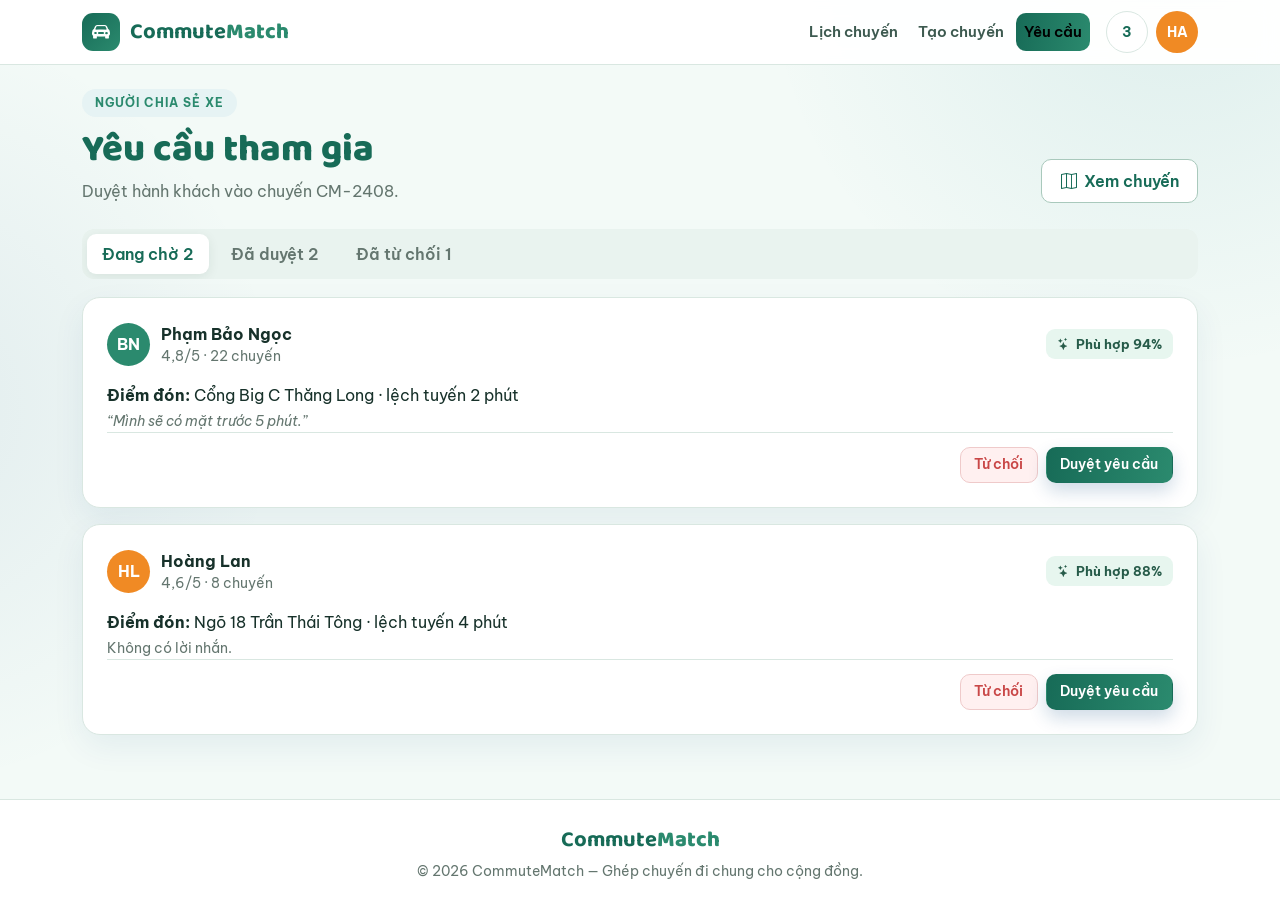
==== driver-join-requests.html @ 56c6c4c3 "driver join requests and schedule" ====
<!DOCTYPE html>
<html lang="vi">
<head>
  <meta charset="utf-8">
  <meta name="viewport" content="width=device-width, initial-scale=1">
  <meta name="description" content="CommuteMatch - Yêu cầu tham gia">
  <title>Yêu cầu tham gia | CommuteMatch</title>

  <link href="https://cdn.jsdelivr.net/npm/bootstrap@5.3.3/dist/css/bootstrap.min.css" rel="stylesheet">
  <link href="https://cdn.jsdelivr.net/npm/bootstrap-icons@1.11.3/font/bootstrap-icons.min.css" rel="stylesheet">
  <link href="https://fonts.googleapis.com/css2?family=Baloo+2:wght@600;700;800&family=Be+Vietnam+Pro:wght@400;500;600;700&display=swap" rel="stylesheet">
  <link rel="stylesheet" href="driver-join-requests.css">
</head>

<body data-trang="driver-join-requests">

  <!-- ===== Thanh trên cùng ===== -->
  <header class="cm-header sticky-top">
    <nav class="navbar navbar-expand-lg py-2">
      <div class="container">
        <a class="navbar-brand cm-logo me-lg-3" href="../index/index.html">
          <span class="cm-logo-icon"><i class="bi bi-car-front-fill"></i></span>
          <span class="cm-logo-text">Commute<b>Match</b></span>
        </a>

        <button class="navbar-toggler" type="button" data-bs-toggle="collapse" data-bs-target="#cmMenu" aria-label="Mở menu">
          <span class="navbar-toggler-icon"></span>
        </button>

        <div class="collapse navbar-collapse" id="cmMenu">
          <ul class="navbar-nav ms-lg-auto mb-3 mb-lg-0 gap-lg-1" id="cmNav">
            <li class="nav-item"><a class="nav-link cm-nav-link" href="../driver-schedule/driver-schedule.html">Lịch chuyến</a></li>
            <li class="nav-item"><a class="nav-link cm-nav-link" href="../driver-trip-create/driver-trip-create.html">Tạo chuyến</a></li>
            <li class="nav-item"><a class="nav-link cm-nav-link active" href="../driver-join-requests/driver-join-requests.html">Yêu cầu</a></li>
          </ul>
          <div class="d-flex align-items-center gap-2 ms-lg-3">
            <a class="cm-icon-btn" href="../notifications/notifications.html" title="Thông báo">3</a>
            <a class="cm-icon-btn cm-avatar" href="../profile/profile.html" title="Hồ sơ">HA</a>
          </div>
        </div>
      </div>
    </nav>
  </header>

  <main class="container py-4">

    <!-- ===== Tiêu đề trang ===== -->
    <div class="cm-page-head">
      <div>
        <span class="cm-eyebrow">Người chia sẻ xe</span>
        <h1 class="cm-title">Yêu cầu tham gia</h1>
        <p class="cm-subtitle">Duyệt hành khách vào chuyến CM-2408.</p>
      </div>
      <a class="btn cm-btn cm-btn-outline" href="../driver-trip-detail/driver-trip-detail.html">
        <i class="bi bi-map"></i> Xem chuyến
      </a>
    </div>

    <!-- ===== Dải lọc theo trạng thái ===== -->
    <div class="cm-tabs" id="nhomTab">
      <button class="cm-tab active" type="button">Đang chờ 2</button>
      <button class="cm-tab" type="button">Đã duyệt 2</button>
      <button class="cm-tab" type="button">Đã từ chối 1</button>
    </div>

    <!-- ===== Danh sách yêu cầu ===== -->
    <div class="row g-3">
      <div class="col-12">
        <article class="cm-card cm-yeu-cau">
          <div class="cm-card-head">
            <div class="cm-person">
              <span class="cm-person-avatar">BN</span>
              <div>
                <strong>Phạm Bảo Ngọc</strong>
                <p class="mb-0 cm-subtitle small">4,8/5 · 22 chuyến</p>
              </div>
            </div>
            <span class="cm-ai"><i class="bi bi-stars"></i> Phù hợp 94%</span>
          </div>

          <p class="mb-1"><strong>Điểm đón:</strong> Cổng Big C Thăng Long · lệch tuyến 2 phút</p>
          <p class="cm-subtitle fst-italic">“Mình sẽ có mặt trước 5 phút.”</p>

          <div class="cm-actions">
            <button class="btn cm-btn cm-btn-danger btn-sm" data-viec="tu-choi">Từ chối</button>
            <button class="btn cm-btn cm-btn-gradient btn-sm" data-viec="duyet">Duyệt yêu cầu</button>
          </div>
        </article>
      </div>

      <div class="col-12">
        <article class="cm-card cm-yeu-cau">
          <div class="cm-card-head">
            <div class="cm-person">
              <span class="cm-person-avatar cm-vang">HL</span>
              <div>
                <strong>Hoàng Lan</strong>
                <p class="mb-0 cm-subtitle small">4,6/5 · 8 chuyến</p>
              </div>
            </div>
            <span class="cm-ai"><i class="bi bi-stars"></i> Phù hợp 88%</span>
          </div>

          <p class="mb-1"><strong>Điểm đón:</strong> Ngõ 18 Trần Thái Tông · lệch tuyến 4 phút</p>
          <p class="cm-subtitle">Không có lời nhắn.</p>

          <div class="cm-actions">
            <button class="btn cm-btn cm-btn-danger btn-sm" data-viec="tu-choi">Từ chối</button>
            <button class="btn cm-btn cm-btn-gradient btn-sm" data-viec="duyet">Duyệt yêu cầu</button>
          </div>
        </article>
      </div>
    </div>
  </main>

  <footer class="cm-footer">
    <div class="container py-4 text-center">
      <span class="cm-logo-text">Commute<b>Match</b></span>
      <p class="mb-0 mt-1">© 2026 CommuteMatch — Ghép chuyến đi chung cho cộng đồng.</p>
    </div>
  </footer>

  <div class="cm-toast" id="cmToast">Đã cập nhật thành công</div>

  <script src="https://cdn.jsdelivr.net/npm/bootstrap@5.3.3/dist/js/bootstrap.bundle.min.js"></script>
  <script src="driver-join-requests.js"></script>
</body>
</html>
---- driver-join-requests.css ----
/* =====================================================
   CommuteMatch — phần CSS viết thêm của HIEU
   Bootstrap 5 đã lo: lưới (row/col), form, bảng, modal,
   navbar. File này chỉ viết những gì Bootstrap chưa có.
   ===================================================== */

:root {
  --blue: #176B57;
  --blue-dark: #0D3F34;
  --teal: #2B8A6E;
  --orange: #F08A24;
  --orange-dark: #C96B16;
  --canvas: #F3FAF7;
  --ink: #17312A;
  --muted: #64766F;
  --line: #D9E7E1;
}

body {
  margin: 0;
  color: var(--ink);
  font-family: "Be Vietnam Pro", system-ui, sans-serif;
  background:
    radial-gradient(circle at 92% -5%, rgba(23, 133, 140, .10), transparent 26rem),
    radial-gradient(circle at -8% 45%, rgba(15, 76, 129, .08), transparent 24rem),
    var(--canvas);
}
h1, h2, h3 { font-family: "Baloo 2", "Be Vietnam Pro", sans-serif; color: var(--blue-dark); }
a { text-decoration: none; }

/* ======= THANH TRÊN CÙNG ======= */
.cm-header { background: rgba(255, 255, 255, .94); backdrop-filter: blur(10px); border-bottom: 1px solid var(--line); }
.cm-logo { display: inline-flex; align-items: center; gap: 10px; }
.cm-logo-icon { width: 38px; height: 38px; display: grid; place-items: center; border-radius: 11px; color: #fff; font-size: 18px; background: linear-gradient(135deg, var(--blue), var(--teal)); }
.cm-logo-text { font-family: "Baloo 2", sans-serif; font-size: 22px; font-weight: 700; color: var(--blue); white-space: nowrap; }
.cm-logo-text b { color: var(--teal); }
.cm-nav-link { display: block; padding: 8px 14px; border-radius: 10px; color: #3D5A50; font-weight: 600; font-size: 15px; }
.cm-nav-link:hover { background: #EAF4EF; color: var(--blue); }
.cm-nav-link.active { background: linear-gradient(100deg, var(--blue), var(--teal)); color: #fff; }
.cm-icon-btn { width: 42px; height: 42px; display: grid; place-items: center; border: 1px solid var(--line); border-radius: 50%; background: #fff; color: var(--blue); font-weight: 700; font-size: 14px; }
.cm-icon-btn:hover { border-color: var(--teal); color: var(--teal); }
.cm-avatar { background: var(--orange); border-color: transparent; color: #fff; }

/* ======= NÚT ======= */
.cm-btn { border-radius: 10px; font-weight: 600; padding: .55rem 1.15rem; display: inline-flex; align-items: center; justify-content: center; gap: 7px; border: 1.5px solid transparent; transition: all .18s ease; min-height: 42px; }
.cm-btn-gradient { background: linear-gradient(100deg, var(--blue), var(--teal)); color: #fff; box-shadow: 0 8px 18px rgba(15, 76, 129, .20); }
.cm-btn-gradient:hover { color: #fff; filter: brightness(1.06); transform: translateY(-1px); }
.cm-btn-outline { border-color: #A9C9BC; background: #fff; color: var(--blue); }
.cm-btn-outline:hover { background: #EAF4EF; color: var(--blue); }
.cm-btn-soft { background: #E9F2FA; color: var(--blue); }
.cm-btn-soft:hover { background: #DCEBF7; color: var(--blue); }
.cm-btn-danger { background: #FFF0F0; border-color: #EFCACA; color: #C94747; }
.cm-btn-danger:hover { background: #FFE4E4; color: #B03A3A; }
.cm-btn-light { background: #fff; color: var(--blue); font-weight: 700; }
.cm-btn[disabled] { opacity: .5; pointer-events: none; }
.btn-sm.cm-btn { padding: .35rem .85rem; min-height: 36px; font-size: 14px; }

/* ======= TIÊU ĐỀ TRANG ======= */
.cm-page-head { display: flex; flex-wrap: wrap; align-items: flex-end; justify-content: space-between; gap: 16px; margin-bottom: 26px; }
.cm-eyebrow { display: inline-flex; align-items: center; gap: 6px; background: #E6F3F4; color: var(--teal); font-weight: 700; font-size: 12px; letter-spacing: .09em; text-transform: uppercase; padding: 5px 13px; border-radius: 999px; margin-bottom: 10px; }
.cm-title { font-size: clamp(26px, 4vw, 38px); font-weight: 800; color: var(--blue); margin: 0 0 6px; }
.cm-subtitle { color: var(--muted); margin: 0; }

/* ======= THẺ TRẮNG ======= */
.cm-card { background: #fff; border: 1px solid var(--line); border-radius: 18px; padding: 24px; box-shadow: 0 12px 32px rgba(15, 76, 129, .07); height: 100%; }
.cm-card-head { display: flex; flex-wrap: wrap; align-items: center; justify-content: space-between; gap: 10px; margin-bottom: 16px; }
.cm-card h2, .cm-card h3 { font-size: 19px; font-weight: 700; color: var(--blue); margin: 0; }
.chip { width: 34px; height: 34px; flex: 0 0 auto; display: grid; place-items: center; border-radius: 10px; font-size: 15px; }
.chip-blue { background: #E5F0FB; color: var(--blue); }
.chip-teal { background: #E0F2F3; color: var(--teal); }
.chip-orange { background: #FDEBD7; color: var(--orange-dark); }

/* ======= Ô SỐ LIỆU ======= */
.cm-stat { position: relative; overflow: hidden; }
.cm-stat::after { content: ""; position: absolute; right: -24px; top: -26px; width: 86px; height: 86px; border-radius: 50%; background: #EAF6F0; }
.cm-stat-label { position: relative; color: var(--muted); font-size: 13.5px; }
.cm-stat-number { position: relative; font-family: "Baloo 2", sans-serif; font-size: 32px; font-weight: 800; color: var(--blue); line-height: 1.15; }
.cm-stat-note { position: relative; font-size: 12.5px; font-weight: 600; color: #13795B; }
.cm-stat-note.cam { color: var(--orange-dark); }

/* ======= NHÃN TRẠNG THÁI ======= */
.cm-badge { display: inline-flex; align-items: center; padding: 4px 11px; border-radius: 99px; background: #DFF3EB; color: #12574A; font-size: 12.5px; font-weight: 700; }
.cm-badge-orange { background: #FFF0DF; color: #8A4D0F; }
.cm-badge-red { background: #FFF0F0; color: #C94747; }
.cm-badge-gray { background: #EEF2F0; color: #66736E; }
.cm-badge-yellow { background: #FFF6DC; color: #A8670A; }

/* ======= DẢI TAB ======= */
.cm-tabs { display: flex; gap: 7px; padding: 5px; border-radius: 12px; background: #E9F3EF; overflow-x: auto; margin-bottom: 18px; }
.cm-tab { border: 0; background: transparent; color: var(--muted); font-weight: 600; padding: 8px 15px; border-radius: 9px; white-space: nowrap; min-height: 40px; }
.cm-tab.active { background: #fff; color: var(--blue); box-shadow: 0 3px 12px rgba(13, 47, 38, .08); }

/* ======= DANH SÁCH DẠNG HÀNG ======= */
.cm-stack { display: flex; flex-direction: column; gap: 12px; }
.cm-row { display: flex; align-items: center; gap: 15px; padding: 15px 16px; border: 1px solid var(--line); border-radius: 14px; background: #fff; }
.cm-row-main { flex: 1; min-width: 0; }
.cm-row-main h3 { font-size: 16.5px; font-weight: 700; color: var(--ink); }
.cm-row-main p { margin: 0; color: var(--muted); font-size: 13.5px; }
.cm-actions { display: flex; flex-wrap: wrap; justify-content: flex-end; gap: 8px; }
.cm-person { display: flex; align-items: center; gap: 11px; min-width: 0; }
.cm-person-avatar { flex: 0 0 auto; width: 43px; height: 43px; border-radius: 50%; display: grid; place-items: center; background: var(--teal); color: #fff; font-weight: 700; }
.cm-person-avatar.cm-vang { background: var(--orange); }

/* ======= FORM ======= */
.cm-form .form-label { font-weight: 600; font-size: 14px; }
.cm-form .form-control, .cm-form .form-select { border: 1.5px solid var(--line); border-radius: 12px; padding: .6rem .9rem; background: #FBFDFF; min-height: 46px; font-size: 15px; }
.cm-form .form-control:focus, .cm-form .form-select:focus { border-color: var(--blue); box-shadow: 0 0 0 4px rgba(15, 76, 129, .12); }
.cm-check { display: flex; align-items: center; gap: 9px; font-size: 14px; color: var(--muted); }
.cm-check input { width: 18px; height: 18px; accent-color: var(--blue); }
.cm-note { padding: 15px 17px; border-left: 4px solid var(--teal); border-radius: 0 12px 12px 0; background: #E9F6F1; font-size: 14.5px; }
.cm-note-cam { border-color: var(--orange); background: #FFF3E4; }
.cm-roles { display: grid; grid-template-columns: 1fr 1fr; gap: 9px; }
.cm-role { padding: 11px; border: 1.5px solid var(--line); border-radius: 10px; background: #fff; text-align: center; font-weight: 600; color: #41605A; }
.cm-role.dang-chon { border-color: var(--teal); background: #E0F2F3; color: var(--blue-dark); font-weight: 700; }

/* ======= KHU GIỚI THIỆU TRANG CHỦ ======= */
.cm-hero { display: grid; grid-template-columns: 1.08fr .92fr; gap: 52px; align-items: center; min-height: 560px; padding: 66px 6vw; color: #fff; background: radial-gradient(circle at 80% 15%, rgba(82, 183, 145, .28), transparent 28%), linear-gradient(125deg, #0D3F34, #0E4035 56%, #176B57); }
.cm-hero h1 { font-size: clamp(38px, 6vw, 70px); color: #fff; font-weight: 800; max-width: 760px; }
.cm-hero p { color: #D6EBE3; font-size: 17px; max-width: 650px; }
.cm-hero .cm-eyebrow { background: rgba(255, 255, 255, .14); color: #A7DDC9; }
.cm-hero-actions { display: flex; flex-wrap: wrap; gap: 12px; margin-top: 26px; }
.cm-hero-card { padding: 24px; border: 1px solid rgba(255, 255, 255, .16); border-radius: 26px; background: rgba(255, 255, 255, .09); }
.cm-hero-mini { color: #B9DBCE; font-size: 11.5px; letter-spacing: .09em; text-transform: uppercase; font-weight: 700; }
.cm-route { display: grid; grid-template-columns: 24px 1fr; gap: 13px; padding: 13px 0; }
.cm-route-dot { width: 16px; height: 16px; margin-top: 5px; border: 4px solid #A9E1CB; border-radius: 50%; }
.cm-route-dot.cm-den { border-color: #FFC080; }
.cm-route-total { display: flex; align-items: center; justify-content: space-between; gap: 12px; margin-top: 14px; padding-top: 17px; border-top: 1px solid rgba(255, 255, 255, .16); }
.cm-hero-note { color: #CFE5DD; font-size: 13px; }
.cm-hero-stat strong { font-family: "Baloo 2", sans-serif; font-size: 24px; color: #fff; }

/* ======= TRANG ĐĂNG NHẬP / ĐĂNG KÝ ======= */
.cm-auth { display: grid; grid-template-columns: 1fr 1fr; min-height: 100vh; }
.cm-auth-left { display: flex; flex-direction: column; justify-content: center; gap: 14px; padding: 8vw; color: #fff; background: linear-gradient(145deg, #0D3F34, #176B57); }
.cm-auth-left h1 { color: #fff; font-size: clamp(28px, 3.4vw, 44px); font-weight: 800; max-width: 560px; }
.cm-auth-left p { color: #D4E9E1; max-width: 520px; }
.cm-auth-right { display: grid; place-items: center; padding: 46px 7vw; background: #F8FCFA; }
.cm-auth-card { width: min(470px, 100%); }
.cm-auth-card h1 { font-size: 30px; color: var(--blue); font-weight: 800; margin-bottom: 4px; }
.cm-auth-footer { margin-top: 22px; text-align: center; color: var(--muted); font-size: 14.5px; }
.cm-auth-footer a { color: var(--blue); font-weight: 700; }

/* ======= BẢN ĐỒ VÀ Ô SỐ NHỎ ======= */
.cm-map { position: relative; min-height: 320px; border-radius: 18px; overflow: hidden; background: linear-gradient(38deg, transparent 47%, rgba(23, 107, 87, .16) 48%, rgba(23, 107, 87, .16) 50%, transparent 51%), linear-gradient(-28deg, transparent 47%, rgba(23, 107, 87, .12) 48%, rgba(23, 107, 87, .12) 50%, transparent 51%), #E9F3EF; }
.cm-map::before, .cm-map::after { content: ""; position: absolute; border-radius: 50%; filter: blur(5px); }
.cm-map::before { width: 150px; height: 150px; left: 20%; top: 25%; background: rgba(238, 139, 45, .40); }
.cm-map::after { width: 190px; height: 190px; right: 17%; bottom: 12%; background: rgba(31, 128, 105, .36); }
.cm-pin { position: absolute; z-index: 2; width: 34px; height: 34px; border-radius: 50% 50% 50% 0; display: grid; place-items: center; color: #fff; background: var(--blue); transform: rotate(-45deg); }
.cm-pin span { transform: rotate(45deg); font-weight: 700; font-size: 13px; }
.cm-pin-a { left: 24%; top: 34%; }
.cm-pin-b { right: 28%; bottom: 28%; }
.cm-mini { display: grid; grid-template-columns: repeat(3, 1fr); gap: 14px; margin-top: 16px; }
.cm-mini div span { display: block; color: var(--muted); font-size: 13px; }

/* ======= GIÁ TIỀN VÀ ĐIỂM AI ======= */
.cm-price { font-family: "Baloo 2", sans-serif; font-size: 22px; font-weight: 800; color: var(--blue); }
.cm-ai { display: inline-flex; align-items: center; gap: 6px; padding: 6px 11px; border-radius: 9px; background: #E7F6EF; color: #265B49; font-size: 12.5px; font-weight: 700; }

/* ======= THÔNG BÁO NHỎ GÓC MÀN HÌNH ======= */
.cm-toast { position: fixed; right: 22px; bottom: 22px; z-index: 1080; max-width: 360px; padding: 13px 18px; border-radius: 12px; color: #fff; background: var(--blue-dark); box-shadow: 0 12px 34px rgba(13, 47, 38, .20); transform: translateY(130px); opacity: 0; transition: .25s ease; }
.cm-toast.cm-toast-hien { transform: translateY(0); opacity: 1; }

/* ======= CHÂN TRANG ======= */
.cm-footer { border-top: 1px solid var(--line); background: #fff; color: var(--muted); font-size: 14px; margin-top: 40px; }

/* ======= MÀN HÌNH NHỎ ======= */
@media (max-width: 991.98px) {
  .cm-hero, .cm-auth { grid-template-columns: 1fr; }
  .cm-hero { min-height: auto; padding: 52px 6vw; gap: 30px; }
  .cm-auth-left { display: none; }
  .cm-mini { grid-template-columns: 1fr 1fr; }
}
@media (max-width: 575.98px) {
  .cm-card { padding: 18px 15px; border-radius: 16px; }
  .cm-row { align-items: flex-start; flex-direction: column; }
  .cm-actions { width: 100%; justify-content: flex-start; }
  .cm-roles { grid-template-columns: 1fr; }
  .cm-page-head { align-items: flex-start; }
  .cm-mini { grid-template-columns: 1fr; }
  .cm-toast { left: 16px; right: 16px; max-width: none; }
  .cm-stat-number { font-size: 26px; }
  .cm-auth-right { padding: 34px 6vw; }
  .cm-hero { padding: 44px 6vw; }
}

/* ======= PHẦN RIÊNG CỦA TRANG DRIVER-JOIN-REQUESTS ======= */
/* Trang yêu cầu tham gia: cụm nút ngăn với nội dung */
.cm-yeu-cau .cm-actions { border-top: 1px solid var(--line); padding-top: 14px; }
.cm-yeu-cau .cm-subtitle { font-size: 14px; }
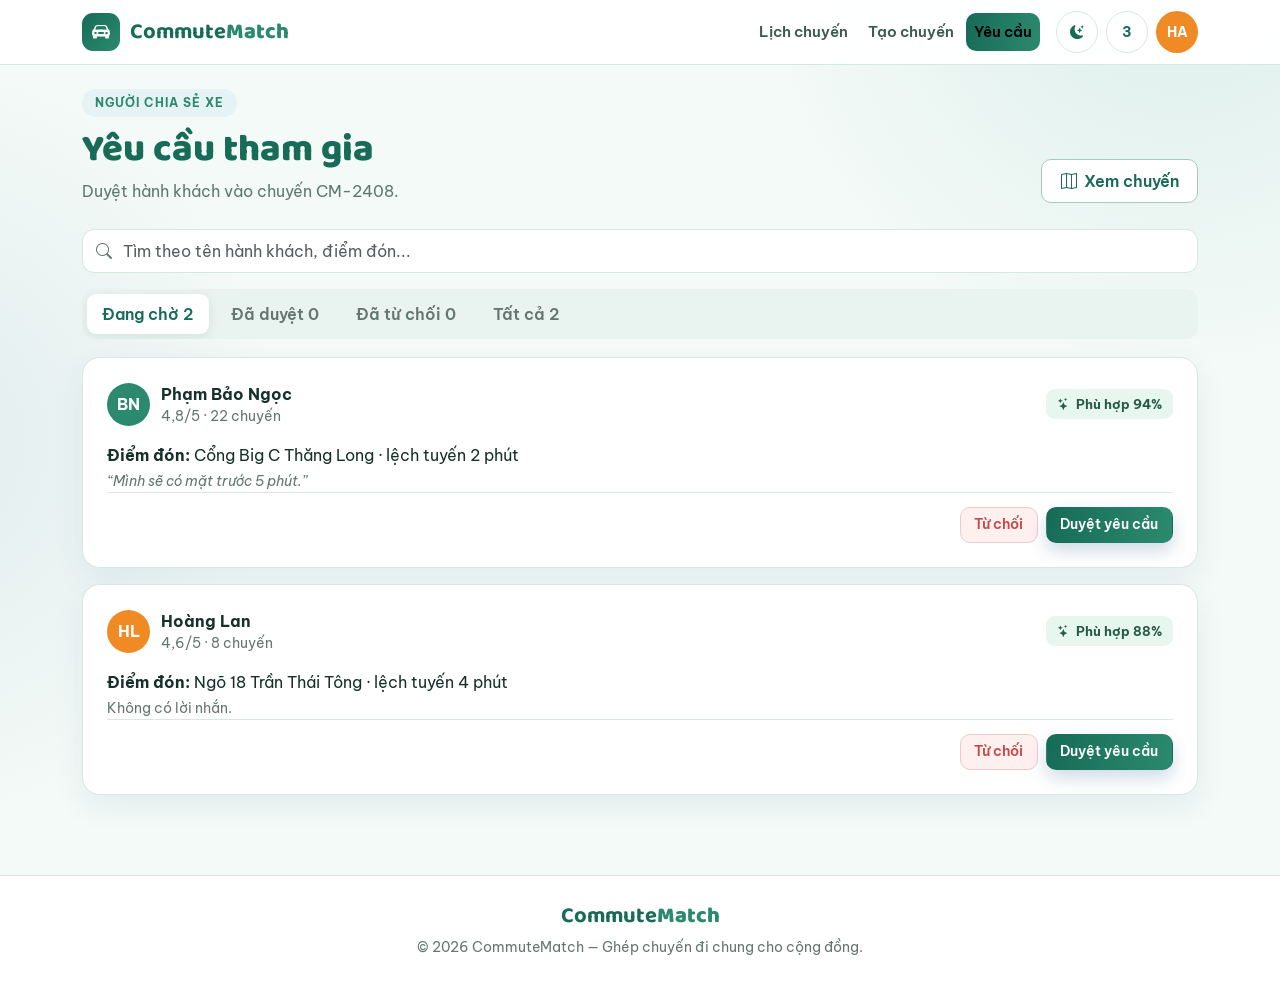
==== commit d758f802: "structure" ====
--- a/driver-join-requests.html
+++ b/driver-join-requests.html
@@ -9,16 +9,17 @@
   <link href="https://cdn.jsdelivr.net/npm/bootstrap@5.3.3/dist/css/bootstrap.min.css" rel="stylesheet">
   <link href="https://cdn.jsdelivr.net/npm/bootstrap-icons@1.11.3/font/bootstrap-icons.min.css" rel="stylesheet">
   <link href="https://fonts.googleapis.com/css2?family=Baloo+2:wght@600;700;800&family=Be+Vietnam+Pro:wght@400;500;600;700&display=swap" rel="stylesheet">
-  <link rel="stylesheet" href="driver-join-requests.css">
+  <link rel="icon" type="image/svg+xml" href="assets/favicon.svg">
+  <link rel="stylesheet" href="css/style.css">
+  <link rel="stylesheet" href="css/driver-join-requests.css">
 </head>
 
 <body data-trang="driver-join-requests">
 
-  <!-- ===== Thanh trên cùng ===== -->
   <header class="cm-header sticky-top">
     <nav class="navbar navbar-expand-lg py-2">
       <div class="container">
-        <a class="navbar-brand cm-logo me-lg-3" href="../index/index.html">
+        <a class="navbar-brand cm-logo me-lg-3" href="index.html">
           <span class="cm-logo-icon"><i class="bi bi-car-front-fill"></i></span>
           <span class="cm-logo-text">Commute<b>Match</b></span>
         </a>
@@ -29,13 +30,14 @@
 
         <div class="collapse navbar-collapse" id="cmMenu">
           <ul class="navbar-nav ms-lg-auto mb-3 mb-lg-0 gap-lg-1" id="cmNav">
-            <li class="nav-item"><a class="nav-link cm-nav-link" href="../driver-schedule/driver-schedule.html">Lịch chuyến</a></li>
-            <li class="nav-item"><a class="nav-link cm-nav-link" href="../driver-trip-create/driver-trip-create.html">Tạo chuyến</a></li>
-            <li class="nav-item"><a class="nav-link cm-nav-link active" href="../driver-join-requests/driver-join-requests.html">Yêu cầu</a></li>
+            <li class="nav-item"><a class="nav-link cm-nav-link" href="driver-schedule.html">Lịch chuyến</a></li>
+            <li class="nav-item"><a class="nav-link cm-nav-link" href="driver-trip-create.html">Tạo chuyến</a></li>
+            <li class="nav-item"><a class="nav-link cm-nav-link active" href="driver-join-requests.html">Yêu cầu</a></li>
           </ul>
           <div class="d-flex align-items-center gap-2 ms-lg-3">
-            <a class="cm-icon-btn" href="../notifications/notifications.html" title="Thông báo">3</a>
-            <a class="cm-icon-btn cm-avatar" href="../profile/profile.html" title="Hồ sơ">HA</a>
+            <button class="cm-icon-btn" type="button" data-doi-giao-dien title="Đổi giao diện sáng/tối"><i class="bi bi-moon-stars-fill"></i></button>
+            <a class="cm-icon-btn" href="notifications.html" title="Thông báo">3</a>
+            <a class="cm-icon-btn cm-avatar" href="profile.html" title="Hồ sơ">HA</a>
           </div>
         </div>
       </div>
@@ -44,28 +46,31 @@
 
   <main class="container py-4">
 
-    <!-- ===== Tiêu đề trang ===== -->
     <div class="cm-page-head">
       <div>
         <span class="cm-eyebrow">Người chia sẻ xe</span>
         <h1 class="cm-title">Yêu cầu tham gia</h1>
         <p class="cm-subtitle">Duyệt hành khách vào chuyến CM-2408.</p>
       </div>
-      <a class="btn cm-btn cm-btn-outline" href="../driver-trip-detail/driver-trip-detail.html">
+      <a class="btn cm-btn cm-btn-outline" href="driver-trip-detail.html">
         <i class="bi bi-map"></i> Xem chuyến
       </a>
     </div>
 
-    <!-- ===== Dải lọc theo trạng thái ===== -->
-    <div class="cm-tabs" id="nhomTab">
-      <button class="cm-tab active" type="button">Đang chờ 2</button>
-      <button class="cm-tab" type="button">Đã duyệt 2</button>
-      <button class="cm-tab" type="button">Đã từ chối 1</button>
+    <div class="cm-search mb-3">
+      <i class="bi bi-search"></i>
+      <input type="search" class="form-control" id="oTimYeuCau" data-tim-kiem placeholder="Tìm theo tên hành khách, điểm đón...">
     </div>
 
-    <!-- ===== Danh sách yêu cầu ===== -->
+    <div class="cm-tabs" id="nhomTab" data-nhom-loc>
+      <button class="cm-tab active" type="button" data-loc="cho" data-ten="Đang chờ">Đang chờ 2</button>
+      <button class="cm-tab" type="button" data-loc="duyet" data-ten="Đã duyệt">Đã duyệt 2</button>
+      <button class="cm-tab" type="button" data-loc="tu-choi" data-ten="Đã từ chối">Đã từ chối 1</button>
+      <button class="cm-tab" type="button" data-loc="tat-ca" data-ten="Tất cả">Tất cả 2</button>
+    </div>
+
     <div class="row g-3">
-      <div class="col-12">
+      <div class="col-12" data-muc-loc="cho" data-tim-duoc>
         <article class="cm-card cm-yeu-cau">
           <div class="cm-card-head">
             <div class="cm-person">
@@ -82,13 +87,17 @@
           <p class="cm-subtitle fst-italic">“Mình sẽ có mặt trước 5 phút.”</p>
 
           <div class="cm-actions">
-            <button class="btn cm-btn cm-btn-danger btn-sm" data-viec="tu-choi">Từ chối</button>
+            <button class="btn cm-btn cm-btn-danger btn-sm" type="button"
+              data-xac-nhan="Từ chối yêu cầu tham gia của hành khách này?" data-xac-nhan-tieu-de="Từ chối yêu cầu"
+              data-xac-nhan-loai="nguy-hiem" data-xac-nhan-nhap="Lý do từ chối" data-bat-buoc data-hien-ly-do
+              data-hanh-dong="doi-trang-thai" data-trang-thai-moi="Đã từ chối" data-trang-thai-loai="cm-badge-red"
+              data-muc-moi="tu-choi" data-thong-bao="Đã từ chối yêu cầu">Từ chối</button>
             <button class="btn cm-btn cm-btn-gradient btn-sm" data-viec="duyet">Duyệt yêu cầu</button>
           </div>
         </article>
       </div>
 
-      <div class="col-12">
+      <div class="col-12" data-muc-loc="cho" data-tim-duoc>
         <article class="cm-card cm-yeu-cau">
           <div class="cm-card-head">
             <div class="cm-person">
@@ -105,10 +114,18 @@
           <p class="cm-subtitle">Không có lời nhắn.</p>
 
           <div class="cm-actions">
-            <button class="btn cm-btn cm-btn-danger btn-sm" data-viec="tu-choi">Từ chối</button>
+            <button class="btn cm-btn cm-btn-danger btn-sm" type="button"
+              data-xac-nhan="Từ chối yêu cầu tham gia của hành khách này?" data-xac-nhan-tieu-de="Từ chối yêu cầu"
+              data-xac-nhan-loai="nguy-hiem" data-xac-nhan-nhap="Lý do từ chối" data-bat-buoc data-hien-ly-do
+              data-hanh-dong="doi-trang-thai" data-trang-thai-moi="Đã từ chối" data-trang-thai-loai="cm-badge-red"
+              data-muc-moi="tu-choi" data-thong-bao="Đã từ chối yêu cầu">Từ chối</button>
             <button class="btn cm-btn cm-btn-gradient btn-sm" data-viec="duyet">Duyệt yêu cầu</button>
           </div>
         </article>
+      </div>
+
+      <div class="col-12">
+        <p class="cm-empty d-none" data-bao-trong><i class="bi bi-inbox"></i>Không tìm thấy yêu cầu phù hợp.</p>
       </div>
     </div>
   </main>
@@ -123,6 +140,7 @@
   <div class="cm-toast" id="cmToast">Đã cập nhật thành công</div>
 
   <script src="https://cdn.jsdelivr.net/npm/bootstrap@5.3.3/dist/js/bootstrap.bundle.min.js"></script>
-  <script src="driver-join-requests.js"></script>
+  <script src="js/main.js"></script>
+  <script src="js/driver-join-requests.js"></script>
 </body>
 </html>
--- a/css/style.css
+++ b/css/style.css
@@ -0,0 +1,39 @@
+.cm-search { position: relative; }
+.cm-search > i { position: absolute; left: 14px; top: 50%; transform: translateY(-50%); color: var(--muted, #64766F); pointer-events: none; }
+.cm-search input { padding-left: 40px; border-radius: 12px; border: 1px solid var(--line, #D9E7E1); min-height: 44px; }
+.cm-search input:focus { border-color: var(--teal, #2B8A6E); box-shadow: 0 0 0 .2rem rgba(43, 138, 110, .15); }
+
+.cm-empty { text-align: center; color: var(--muted, #64766F); padding: 26px 14px; border: 1px dashed var(--line, #D9E7E1); border-radius: 14px; background: #fff; }
+.cm-empty i { font-size: 26px; display: block; margin-bottom: 6px; color: var(--teal, #2B8A6E); }
+
+.cm-ly-do { color: #C94747; }
+
+.cm-item-row { display: flex; align-items: center; justify-content: space-between; gap: 10px; padding: 9px 2px; border-bottom: 1px dashed var(--line, #D9E7E1); }
+.cm-item-row:last-child { border-bottom: 0; }
+.cm-item-row > span { color: var(--muted, #64766F); font-size: 14.5px; }
+.cm-nut-x { border: 0; background: #FFF0F0; color: #C94747; width: 28px; height: 28px; border-radius: 8px; display: grid; place-items: center; flex: 0 0 auto; font-size: 12px; }
+.cm-nut-x:hover { background: #FFE1E1; }
+
+#cmXacNhan .modal-content { border: 0; border-radius: 18px; box-shadow: 0 24px 60px rgba(13, 47, 38, .18); }
+#cmXacNhan .modal-header { border-bottom: 1px solid var(--line, #D9E7E1); }
+#cmXacNhan .modal-footer { border-top: 1px solid var(--line, #D9E7E1); }
+#cmXacNhan .modal-title { font-weight: 700; color: var(--ink, #17312A); }
+
+button.cm-icon-btn { cursor: pointer; line-height: 1; }
+
+body.cm-dark { --canvas: #081A15; --ink: #EAF6F1; --muted: #A7BBB3; --line: #27483E; }
+body.cm-dark { background: var(--canvas); color: var(--ink); }
+body.cm-dark .cm-card,
+body.cm-dark .cm-row,
+body.cm-dark .modal-content { background: #0E2A22; color: var(--ink); }
+body.cm-dark .cm-header { background: rgba(8, 26, 21, .94); border-color: var(--line); }
+body.cm-dark .cm-tabs { background: #103128; }
+body.cm-dark .cm-tab.active { background: #1B4A3D; color: #fff; box-shadow: none; }
+body.cm-dark .cm-icon-btn { background: #103128; border-color: var(--line); color: #CFE8DE; }
+body.cm-dark .cm-search input,
+body.cm-dark .form-control,
+body.cm-dark .form-select { background: #103128; border-color: var(--line); color: var(--ink); }
+body.cm-dark .cm-empty { background: #0E2A22; }
+body.cm-dark .btn-close { filter: invert(1) grayscale(100%) brightness(200%); }
+body.cm-dark .form-control::placeholder { color: var(--muted); }
+body.cm-dark .cm-footer { background: #061310; }
--- a/css/driver-join-requests.css
+++ b/css/driver-join-requests.css
@@ -0,0 +1,164 @@
+:root {
+  --blue: #176B57;
+  --blue-dark: #0D3F34;
+  --teal: #2B8A6E;
+  --orange: #F08A24;
+  --orange-dark: #C96B16;
+  --canvas: #F3FAF7;
+  --ink: #17312A;
+  --muted: #64766F;
+  --line: #D9E7E1;
+}
+
+body {
+  margin: 0;
+  color: var(--ink);
+  font-family: "Be Vietnam Pro", system-ui, sans-serif;
+  background:
+    radial-gradient(circle at 92% -5%, rgba(23, 133, 140, .10), transparent 26rem),
+    radial-gradient(circle at -8% 45%, rgba(15, 76, 129, .08), transparent 24rem),
+    var(--canvas);
+}
+h1, h2, h3 { font-family: "Baloo 2", "Be Vietnam Pro", sans-serif; color: var(--blue-dark); }
+a { text-decoration: none; }
+
+.cm-header { background: rgba(255, 255, 255, .94); backdrop-filter: blur(10px); border-bottom: 1px solid var(--line); }
+.cm-logo { display: inline-flex; align-items: center; gap: 10px; }
+.cm-logo-icon { width: 38px; height: 38px; display: grid; place-items: center; border-radius: 11px; color: #fff; font-size: 18px; background: linear-gradient(135deg, var(--blue), var(--teal)); }
+.cm-logo-text { font-family: "Baloo 2", sans-serif; font-size: 22px; font-weight: 700; color: var(--blue); white-space: nowrap; }
+.cm-logo-text b { color: var(--teal); }
+.cm-nav-link { display: block; padding: 8px 14px; border-radius: 10px; color: #3D5A50; font-weight: 600; font-size: 15px; }
+.cm-nav-link:hover { background: #EAF4EF; color: var(--blue); }
+.cm-nav-link.active { background: linear-gradient(100deg, var(--blue), var(--teal)); color: #fff; }
+.cm-icon-btn { width: 42px; height: 42px; display: grid; place-items: center; border: 1px solid var(--line); border-radius: 50%; background: #fff; color: var(--blue); font-weight: 700; font-size: 14px; }
+.cm-icon-btn:hover { border-color: var(--teal); color: var(--teal); }
+.cm-avatar { background: var(--orange); border-color: transparent; color: #fff; }
+
+.cm-btn { border-radius: 10px; font-weight: 600; padding: .55rem 1.15rem; display: inline-flex; align-items: center; justify-content: center; gap: 7px; border: 1.5px solid transparent; transition: all .18s ease; min-height: 42px; }
+.cm-btn-gradient { background: linear-gradient(100deg, var(--blue), var(--teal)); color: #fff; box-shadow: 0 8px 18px rgba(15, 76, 129, .20); }
+.cm-btn-gradient:hover { color: #fff; filter: brightness(1.06); transform: translateY(-1px); }
+.cm-btn-outline { border-color: #A9C9BC; background: #fff; color: var(--blue); }
+.cm-btn-outline:hover { background: #EAF4EF; color: var(--blue); }
+.cm-btn-soft { background: #E9F2FA; color: var(--blue); }
+.cm-btn-soft:hover { background: #DCEBF7; color: var(--blue); }
+.cm-btn-danger { background: #FFF0F0; border-color: #EFCACA; color: #C94747; }
+.cm-btn-danger:hover { background: #FFE4E4; color: #B03A3A; }
+.cm-btn-light { background: #fff; color: var(--blue); font-weight: 700; }
+.cm-btn[disabled] { opacity: .5; pointer-events: none; }
+.btn-sm.cm-btn { padding: .35rem .85rem; min-height: 36px; font-size: 14px; }
+
+.cm-page-head { display: flex; flex-wrap: wrap; align-items: flex-end; justify-content: space-between; gap: 16px; margin-bottom: 26px; }
+.cm-eyebrow { display: inline-flex; align-items: center; gap: 6px; background: #E6F3F4; color: var(--teal); font-weight: 700; font-size: 12px; letter-spacing: .09em; text-transform: uppercase; padding: 5px 13px; border-radius: 999px; margin-bottom: 10px; }
+.cm-title { font-size: clamp(26px, 4vw, 38px); font-weight: 800; color: var(--blue); margin: 0 0 6px; }
+.cm-subtitle { color: var(--muted); margin: 0; }
+
+.cm-card { background: #fff; border: 1px solid var(--line); border-radius: 18px; padding: 24px; box-shadow: 0 12px 32px rgba(15, 76, 129, .07); height: 100%; }
+.cm-card-head { display: flex; flex-wrap: wrap; align-items: center; justify-content: space-between; gap: 10px; margin-bottom: 16px; }
+.cm-card h2, .cm-card h3 { font-size: 19px; font-weight: 700; color: var(--blue); margin: 0; }
+.chip { width: 34px; height: 34px; flex: 0 0 auto; display: grid; place-items: center; border-radius: 10px; font-size: 15px; }
+.chip-blue { background: #E5F0FB; color: var(--blue); }
+.chip-teal { background: #E0F2F3; color: var(--teal); }
+.chip-orange { background: #FDEBD7; color: var(--orange-dark); }
+
+.cm-stat { position: relative; overflow: hidden; }
+.cm-stat::after { content: ""; position: absolute; right: -24px; top: -26px; width: 86px; height: 86px; border-radius: 50%; background: #EAF6F0; }
+.cm-stat-label { position: relative; color: var(--muted); font-size: 13.5px; }
+.cm-stat-number { position: relative; font-family: "Baloo 2", sans-serif; font-size: 32px; font-weight: 800; color: var(--blue); line-height: 1.15; }
+.cm-stat-note { position: relative; font-size: 12.5px; font-weight: 600; color: #13795B; }
+.cm-stat-note.cam { color: var(--orange-dark); }
+
+.cm-badge { display: inline-flex; align-items: center; padding: 4px 11px; border-radius: 99px; background: #DFF3EB; color: #12574A; font-size: 12.5px; font-weight: 700; }
+.cm-badge-orange { background: #FFF0DF; color: #8A4D0F; }
+.cm-badge-red { background: #FFF0F0; color: #C94747; }
+.cm-badge-gray { background: #EEF2F0; color: #66736E; }
+.cm-badge-yellow { background: #FFF6DC; color: #A8670A; }
+
+.cm-tabs { display: flex; gap: 7px; padding: 5px; border-radius: 12px; background: #E9F3EF; overflow-x: auto; margin-bottom: 18px; }
+.cm-tab { border: 0; background: transparent; color: var(--muted); font-weight: 600; padding: 8px 15px; border-radius: 9px; white-space: nowrap; min-height: 40px; }
+.cm-tab.active { background: #fff; color: var(--blue); box-shadow: 0 3px 12px rgba(13, 47, 38, .08); }
+
+.cm-stack { display: flex; flex-direction: column; gap: 12px; }
+.cm-row { display: flex; align-items: center; gap: 15px; padding: 15px 16px; border: 1px solid var(--line); border-radius: 14px; background: #fff; }
+.cm-row-main { flex: 1; min-width: 0; }
+.cm-row-main h3 { font-size: 16.5px; font-weight: 700; color: var(--ink); }
+.cm-row-main p { margin: 0; color: var(--muted); font-size: 13.5px; }
+.cm-actions { display: flex; flex-wrap: wrap; justify-content: flex-end; gap: 8px; }
+.cm-person { display: flex; align-items: center; gap: 11px; min-width: 0; }
+.cm-person-avatar { flex: 0 0 auto; width: 43px; height: 43px; border-radius: 50%; display: grid; place-items: center; background: var(--teal); color: #fff; font-weight: 700; }
+.cm-person-avatar.cm-vang { background: var(--orange); }
+
+.cm-form .form-label { font-weight: 600; font-size: 14px; }
+.cm-form .form-control, .cm-form .form-select { border: 1.5px solid var(--line); border-radius: 12px; padding: .6rem .9rem; background: #FBFDFF; min-height: 46px; font-size: 15px; }
+.cm-form .form-control:focus, .cm-form .form-select:focus { border-color: var(--blue); box-shadow: 0 0 0 4px rgba(15, 76, 129, .12); }
+.cm-check { display: flex; align-items: center; gap: 9px; font-size: 14px; color: var(--muted); }
+.cm-check input { width: 18px; height: 18px; accent-color: var(--blue); }
+.cm-note { padding: 15px 17px; border-left: 4px solid var(--teal); border-radius: 0 12px 12px 0; background: #E9F6F1; font-size: 14.5px; }
+.cm-note-cam { border-color: var(--orange); background: #FFF3E4; }
+.cm-roles { display: grid; grid-template-columns: 1fr 1fr; gap: 9px; }
+.cm-role { padding: 11px; border: 1.5px solid var(--line); border-radius: 10px; background: #fff; text-align: center; font-weight: 600; color: #41605A; }
+.cm-role.dang-chon { border-color: var(--teal); background: #E0F2F3; color: var(--blue-dark); font-weight: 700; }
+
+.cm-hero { display: grid; grid-template-columns: 1.08fr .92fr; gap: 52px; align-items: center; min-height: 560px; padding: 66px 6vw; color: #fff; background: radial-gradient(circle at 80% 15%, rgba(82, 183, 145, .28), transparent 28%), linear-gradient(125deg, #0D3F34, #0E4035 56%, #176B57); }
+.cm-hero h1 { font-size: clamp(38px, 6vw, 70px); color: #fff; font-weight: 800; max-width: 760px; }
+.cm-hero p { color: #D6EBE3; font-size: 17px; max-width: 650px; }
+.cm-hero .cm-eyebrow { background: rgba(255, 255, 255, .14); color: #A7DDC9; }
+.cm-hero-actions { display: flex; flex-wrap: wrap; gap: 12px; margin-top: 26px; }
+.cm-hero-card { padding: 24px; border: 1px solid rgba(255, 255, 255, .16); border-radius: 26px; background: rgba(255, 255, 255, .09); }
+.cm-hero-mini { color: #B9DBCE; font-size: 11.5px; letter-spacing: .09em; text-transform: uppercase; font-weight: 700; }
+.cm-route { display: grid; grid-template-columns: 24px 1fr; gap: 13px; padding: 13px 0; }
+.cm-route-dot { width: 16px; height: 16px; margin-top: 5px; border: 4px solid #A9E1CB; border-radius: 50%; }
+.cm-route-dot.cm-den { border-color: #FFC080; }
+.cm-route-total { display: flex; align-items: center; justify-content: space-between; gap: 12px; margin-top: 14px; padding-top: 17px; border-top: 1px solid rgba(255, 255, 255, .16); }
+.cm-hero-note { color: #CFE5DD; font-size: 13px; }
+.cm-hero-stat strong { font-family: "Baloo 2", sans-serif; font-size: 24px; color: #fff; }
+
+.cm-auth { display: grid; grid-template-columns: 1fr 1fr; min-height: 100vh; }
+.cm-auth-left { display: flex; flex-direction: column; justify-content: center; gap: 14px; padding: 8vw; color: #fff; background: linear-gradient(145deg, #0D3F34, #176B57); }
+.cm-auth-left h1 { color: #fff; font-size: clamp(28px, 3.4vw, 44px); font-weight: 800; max-width: 560px; }
+.cm-auth-left p { color: #D4E9E1; max-width: 520px; }
+.cm-auth-right { display: grid; place-items: center; padding: 46px 7vw; background: #F8FCFA; }
+.cm-auth-card { width: min(470px, 100%); }
+.cm-auth-card h1 { font-size: 30px; color: var(--blue); font-weight: 800; margin-bottom: 4px; }
+.cm-auth-footer { margin-top: 22px; text-align: center; color: var(--muted); font-size: 14.5px; }
+.cm-auth-footer a { color: var(--blue); font-weight: 700; }
+
+.cm-map { position: relative; min-height: 320px; border-radius: 18px; overflow: hidden; background: linear-gradient(38deg, transparent 47%, rgba(23, 107, 87, .16) 48%, rgba(23, 107, 87, .16) 50%, transparent 51%), linear-gradient(-28deg, transparent 47%, rgba(23, 107, 87, .12) 48%, rgba(23, 107, 87, .12) 50%, transparent 51%), #E9F3EF; }
+.cm-map::before, .cm-map::after { content: ""; position: absolute; border-radius: 50%; filter: blur(5px); }
+.cm-map::before { width: 150px; height: 150px; left: 20%; top: 25%; background: rgba(238, 139, 45, .40); }
+.cm-map::after { width: 190px; height: 190px; right: 17%; bottom: 12%; background: rgba(31, 128, 105, .36); }
+.cm-pin { position: absolute; z-index: 2; width: 34px; height: 34px; border-radius: 50% 50% 50% 0; display: grid; place-items: center; color: #fff; background: var(--blue); transform: rotate(-45deg); }
+.cm-pin span { transform: rotate(45deg); font-weight: 700; font-size: 13px; }
+.cm-pin-a { left: 24%; top: 34%; }
+.cm-pin-b { right: 28%; bottom: 28%; }
+.cm-mini { display: grid; grid-template-columns: repeat(3, 1fr); gap: 14px; margin-top: 16px; }
+.cm-mini div span { display: block; color: var(--muted); font-size: 13px; }
+
+.cm-price { font-family: "Baloo 2", sans-serif; font-size: 22px; font-weight: 800; color: var(--blue); }
+.cm-ai { display: inline-flex; align-items: center; gap: 6px; padding: 6px 11px; border-radius: 9px; background: #E7F6EF; color: #265B49; font-size: 12.5px; font-weight: 700; }
+
+.cm-toast { position: fixed; right: 22px; bottom: 22px; z-index: 1080; max-width: 360px; padding: 13px 18px; border-radius: 12px; color: #fff; background: var(--blue-dark); box-shadow: 0 12px 34px rgba(13, 47, 38, .20); transform: translateY(130px); opacity: 0; transition: .25s ease; }
+.cm-toast.cm-toast-hien { transform: translateY(0); opacity: 1; }
+
+.cm-footer { border-top: 1px solid var(--line); background: #fff; color: var(--muted); font-size: 14px; margin-top: 40px; }
+
+@media (max-width: 991.98px) {
+  .cm-hero, .cm-auth { grid-template-columns: 1fr; }
+  .cm-hero { min-height: auto; padding: 52px 6vw; gap: 30px; }
+  .cm-auth-left { display: none; }
+  .cm-mini { grid-template-columns: 1fr 1fr; }
+}
+@media (max-width: 575.98px) {
+  .cm-card { padding: 18px 15px; border-radius: 16px; }
+  .cm-row { align-items: flex-start; flex-direction: column; }
+  .cm-actions { width: 100%; justify-content: flex-start; }
+  .cm-roles { grid-template-columns: 1fr; }
+  .cm-page-head { align-items: flex-start; }
+  .cm-mini { grid-template-columns: 1fr; }
+  .cm-toast { left: 16px; right: 16px; max-width: none; }
+  .cm-stat-number { font-size: 26px; }
+  .cm-auth-right { padding: 34px 6vw; }
+  .cm-hero { padding: 44px 6vw; }
+}
+
+.cm-yeu-cau .cm-actions { border-top: 1px solid var(--line); padding-top: 14px; }
+.cm-yeu-cau .cm-subtitle { font-size: 14px; }
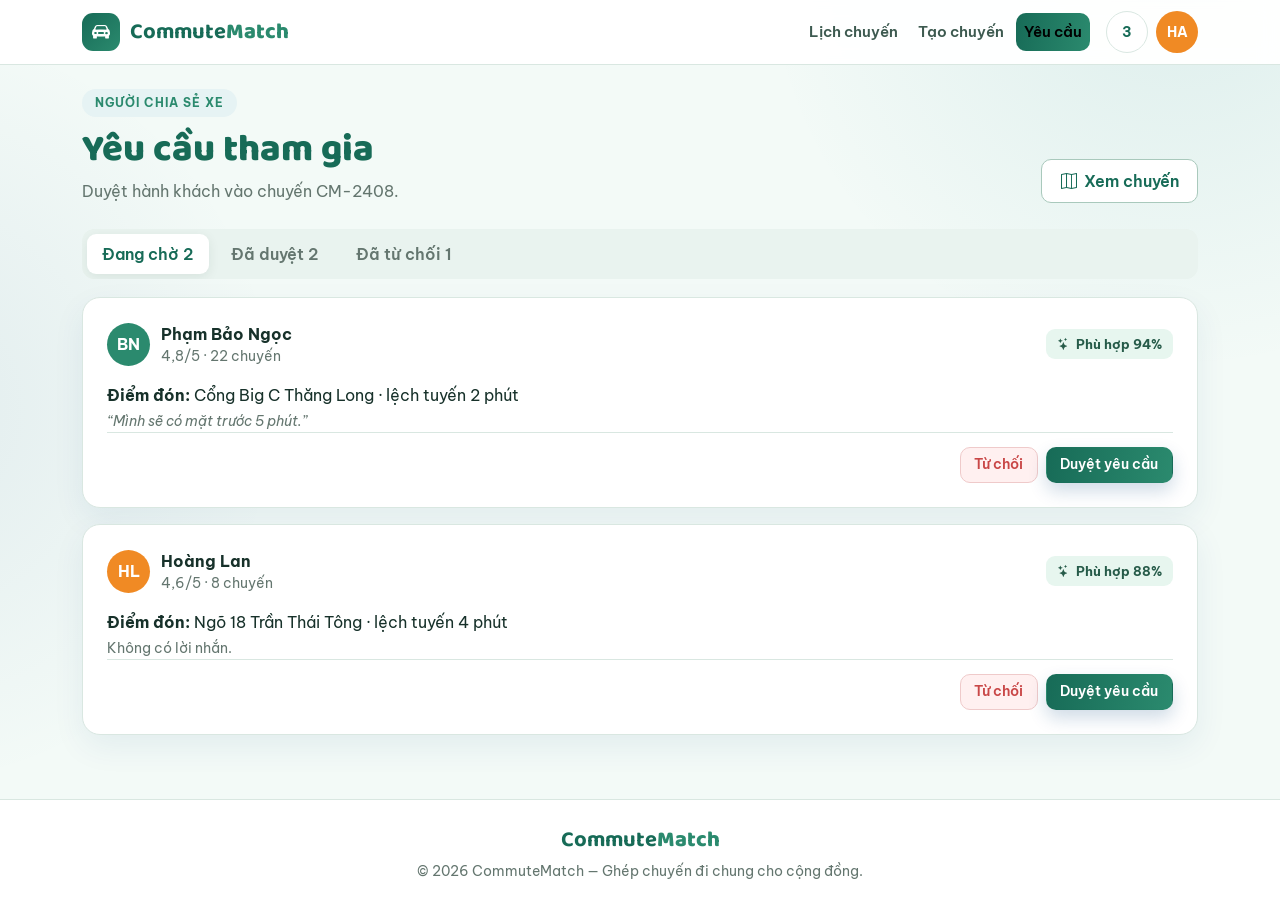
==== commit 444a8257: "Update driver-join-requests.html" ====
--- a/driver-join-requests.html
+++ b/driver-join-requests.html
@@ -1,146 +1,133 @@
 <!DOCTYPE html>
 <html lang="vi">
+
 <head>
-  <meta charset="utf-8">
-  <meta name="viewport" content="width=device-width, initial-scale=1">
-  <meta name="description" content="CommuteMatch - Yêu cầu tham gia">
-  <title>Yêu cầu tham gia | CommuteMatch</title>
+    <meta charset="utf-8">
+    <meta name="viewport" content="width=device-width, initial-scale=1">
+    <meta name="description" content="CommuteMatch - Yêu cầu tham gia">
+    <title>Yêu cầu tham gia | CommuteMatch</title>
 
-  <link href="https://cdn.jsdelivr.net/npm/bootstrap@5.3.3/dist/css/bootstrap.min.css" rel="stylesheet">
-  <link href="https://cdn.jsdelivr.net/npm/bootstrap-icons@1.11.3/font/bootstrap-icons.min.css" rel="stylesheet">
-  <link href="https://fonts.googleapis.com/css2?family=Baloo+2:wght@600;700;800&family=Be+Vietnam+Pro:wght@400;500;600;700&display=swap" rel="stylesheet">
-  <link rel="icon" type="image/svg+xml" href="assets/favicon.svg">
-  <link rel="stylesheet" href="css/style.css">
-  <link rel="stylesheet" href="css/driver-join-requests.css">
+    <link href="https://cdn.jsdelivr.net/npm/bootstrap@5.3.3/dist/css/bootstrap.min.css" rel="stylesheet">
+    <link href="https://cdn.jsdelivr.net/npm/bootstrap-icons@1.11.3/font/bootstrap-icons.min.css" rel="stylesheet">
+    <link href="https://fonts.googleapis.com/css2?family=Baloo+2:wght@600;700;800&family=Be+Vietnam+Pro:wght@400;500;600;700&display=swap" rel="stylesheet">
+    <link rel="stylesheet" href="css/driver-join-requests.css">
+    <link rel="stylesheet" href="../css/dark-mode.css">
 </head>
 
 <body data-trang="driver-join-requests">
 
-  <header class="cm-header sticky-top">
-    <nav class="navbar navbar-expand-lg py-2">
-      <div class="container">
-        <a class="navbar-brand cm-logo me-lg-3" href="index.html">
-          <span class="cm-logo-icon"><i class="bi bi-car-front-fill"></i></span>
-          <span class="cm-logo-text">Commute<b>Match</b></span>
-        </a>
+    <!-- ===== Thanh trên cùng ===== -->
+    <header class="cm-header sticky-top">
+        <nav class="navbar navbar-expand-lg py-2">
+            <div class="container">
+                <a class="navbar-brand cm-logo me-lg-3" href="index.html">
+                    <span class="cm-logo-icon"><i class="bi bi-car-front-fill"></i></span>
+                    <span class="cm-logo-text">Commute<b>Match</b></span>
+                </a>
 
-        <button class="navbar-toggler" type="button" data-bs-toggle="collapse" data-bs-target="#cmMenu" aria-label="Mở menu">
+                <button class="navbar-toggler" type="button" data-bs-toggle="collapse" data-bs-target="#cmMenu" aria-label="Mở menu">
           <span class="navbar-toggler-icon"></span>
         </button>
 
-        <div class="collapse navbar-collapse" id="cmMenu">
-          <ul class="navbar-nav ms-lg-auto mb-3 mb-lg-0 gap-lg-1" id="cmNav">
-            <li class="nav-item"><a class="nav-link cm-nav-link" href="driver-schedule.html">Lịch chuyến</a></li>
-            <li class="nav-item"><a class="nav-link cm-nav-link" href="driver-trip-create.html">Tạo chuyến</a></li>
-            <li class="nav-item"><a class="nav-link cm-nav-link active" href="driver-join-requests.html">Yêu cầu</a></li>
-          </ul>
-          <div class="d-flex align-items-center gap-2 ms-lg-3">
-            <button class="cm-icon-btn" type="button" data-doi-giao-dien title="Đổi giao diện sáng/tối"><i class="bi bi-moon-stars-fill"></i></button>
-            <a class="cm-icon-btn" href="notifications.html" title="Thông báo">3</a>
-            <a class="cm-icon-btn cm-avatar" href="profile.html" title="Hồ sơ">HA</a>
-          </div>
+                <div class="collapse navbar-collapse" id="cmMenu">
+                    <ul class="navbar-nav ms-lg-auto mb-3 mb-lg-0 gap-lg-1" id="cmNav">
+                        <li class="nav-item"><a class="nav-link cm-nav-link" href="driver-schedule.html">Lịch chuyến</a></li>
+                        <li class="nav-item"><a class="nav-link cm-nav-link" href="driver-trip-create.html">Tạo chuyến</a></li>
+                        <li class="nav-item"><a class="nav-link cm-nav-link active" href="driver-join-requests.html">Yêu cầu</a></li>
+                    </ul>
+                    <div class="d-flex align-items-center gap-2 ms-lg-3">
+                        <a class="cm-icon-btn" href="../DAI/notifications.html" title="Thông báo">3</a>
+                        <a class="cm-icon-btn cm-avatar" href="../DAI/profile.html" title="Hồ sơ">HA</a>
+                    </div>
+                </div>
+            </div>
+        </nav>
+    </header>
+
+    <main class="container py-4">
+
+        <!-- ===== Tiêu đề trang ===== -->
+        <div class="cm-page-head">
+            <div>
+                <span class="cm-eyebrow">Người chia sẻ xe</span>
+                <h1 class="cm-title">Yêu cầu tham gia</h1>
+                <p class="cm-subtitle">Duyệt hành khách vào chuyến CM-2408.</p>
+            </div>
+            <a class="btn cm-btn cm-btn-outline" href="driver-trip-detail.html">
+                <i class="bi bi-map"></i> Xem chuyến
+            </a>
         </div>
-      </div>
-    </nav>
-  </header>
 
-  <main class="container py-4">
+        <!-- ===== Dải lọc theo trạng thái ===== -->
+        <div class="cm-tabs" id="nhomTab">
+            <button class="cm-tab active" type="button">Đang chờ 2</button>
+            <button class="cm-tab" type="button">Đã duyệt 2</button>
+            <button class="cm-tab" type="button">Đã từ chối 1</button>
+        </div>
 
-    <div class="cm-page-head">
-      <div>
-        <span class="cm-eyebrow">Người chia sẻ xe</span>
-        <h1 class="cm-title">Yêu cầu tham gia</h1>
-        <p class="cm-subtitle">Duyệt hành khách vào chuyến CM-2408.</p>
-      </div>
-      <a class="btn cm-btn cm-btn-outline" href="driver-trip-detail.html">
-        <i class="bi bi-map"></i> Xem chuyến
-      </a>
-    </div>
+        <!-- ===== Danh sách yêu cầu ===== -->
+        <div class="row g-3">
+            <div class="col-12">
+                <article class="cm-card cm-yeu-cau">
+                    <div class="cm-card-head">
+                        <div class="cm-person">
+                            <span class="cm-person-avatar">BN</span>
+                            <div>
+                                <strong>Phạm Bảo Ngọc</strong>
+                                <p class="mb-0 cm-subtitle small">4,8/5 · 22 chuyến</p>
+                            </div>
+                        </div>
+                        <span class="cm-ai"><i class="bi bi-stars"></i> Phù hợp 94%</span>
+                    </div>
 
-    <div class="cm-search mb-3">
-      <i class="bi bi-search"></i>
-      <input type="search" class="form-control" id="oTimYeuCau" data-tim-kiem placeholder="Tìm theo tên hành khách, điểm đón...">
-    </div>
+                    <p class="mb-1"><strong>Điểm đón:</strong> Cổng Big C Thăng Long · lệch tuyến 2 phút</p>
+                    <p class="cm-subtitle fst-italic">“Mình sẽ có mặt trước 5 phút.”</p>
 
-    <div class="cm-tabs" id="nhomTab" data-nhom-loc>
-      <button class="cm-tab active" type="button" data-loc="cho" data-ten="Đang chờ">Đang chờ 2</button>
-      <button class="cm-tab" type="button" data-loc="duyet" data-ten="Đã duyệt">Đã duyệt 2</button>
-      <button class="cm-tab" type="button" data-loc="tu-choi" data-ten="Đã từ chối">Đã từ chối 1</button>
-      <button class="cm-tab" type="button" data-loc="tat-ca" data-ten="Tất cả">Tất cả 2</button>
-    </div>
+                    <div class="cm-actions">
+                        <button class="btn cm-btn cm-btn-danger btn-sm" data-viec="tu-choi">Từ chối</button>
+                        <button class="btn cm-btn cm-btn-gradient btn-sm" data-viec="duyet">Duyệt yêu cầu</button>
+                    </div>
+                </article>
+            </div>
 
-    <div class="row g-3">
-      <div class="col-12" data-muc-loc="cho" data-tim-duoc>
-        <article class="cm-card cm-yeu-cau">
-          <div class="cm-card-head">
-            <div class="cm-person">
-              <span class="cm-person-avatar">BN</span>
-              <div>
-                <strong>Phạm Bảo Ngọc</strong>
-                <p class="mb-0 cm-subtitle small">4,8/5 · 22 chuyến</p>
-              </div>
+            <div class="col-12">
+                <article class="cm-card cm-yeu-cau">
+                    <div class="cm-card-head">
+                        <div class="cm-person">
+                            <span class="cm-person-avatar cm-vang">HL</span>
+                            <div>
+                                <strong>Hoàng Lan</strong>
+                                <p class="mb-0 cm-subtitle small">4,6/5 · 8 chuyến</p>
+                            </div>
+                        </div>
+                        <span class="cm-ai"><i class="bi bi-stars"></i> Phù hợp 88%</span>
+                    </div>
+
+                    <p class="mb-1"><strong>Điểm đón:</strong> Ngõ 18 Trần Thái Tông · lệch tuyến 4 phút</p>
+                    <p class="cm-subtitle">Không có lời nhắn.</p>
+
+                    <div class="cm-actions">
+                        <button class="btn cm-btn cm-btn-danger btn-sm" data-viec="tu-choi">Từ chối</button>
+                        <button class="btn cm-btn cm-btn-gradient btn-sm" data-viec="duyet">Duyệt yêu cầu</button>
+                    </div>
+                </article>
             </div>
-            <span class="cm-ai"><i class="bi bi-stars"></i> Phù hợp 94%</span>
-          </div>
+        </div>
+    </main>
 
-          <p class="mb-1"><strong>Điểm đón:</strong> Cổng Big C Thăng Long · lệch tuyến 2 phút</p>
-          <p class="cm-subtitle fst-italic">“Mình sẽ có mặt trước 5 phút.”</p>
+    <footer class="cm-footer">
+        <div class="container py-4 text-center">
+            <span class="cm-logo-text">Commute<b>Match</b></span>
+            <p class="mb-0 mt-1">© 2026 CommuteMatch — Ghép chuyến đi chung cho cộng đồng.</p>
+        </div>
+    </footer>
 
-          <div class="cm-actions">
-            <button class="btn cm-btn cm-btn-danger btn-sm" type="button"
-              data-xac-nhan="Từ chối yêu cầu tham gia của hành khách này?" data-xac-nhan-tieu-de="Từ chối yêu cầu"
-              data-xac-nhan-loai="nguy-hiem" data-xac-nhan-nhap="Lý do từ chối" data-bat-buoc data-hien-ly-do
-              data-hanh-dong="doi-trang-thai" data-trang-thai-moi="Đã từ chối" data-trang-thai-loai="cm-badge-red"
-              data-muc-moi="tu-choi" data-thong-bao="Đã từ chối yêu cầu">Từ chối</button>
-            <button class="btn cm-btn cm-btn-gradient btn-sm" data-viec="duyet">Duyệt yêu cầu</button>
-          </div>
-        </article>
-      </div>
+    <div class="cm-toast" id="cmToast">Đã cập nhật thành công</div>
 
-      <div class="col-12" data-muc-loc="cho" data-tim-duoc>
-        <article class="cm-card cm-yeu-cau">
-          <div class="cm-card-head">
-            <div class="cm-person">
-              <span class="cm-person-avatar cm-vang">HL</span>
-              <div>
-                <strong>Hoàng Lan</strong>
-                <p class="mb-0 cm-subtitle small">4,6/5 · 8 chuyến</p>
-              </div>
-            </div>
-            <span class="cm-ai"><i class="bi bi-stars"></i> Phù hợp 88%</span>
-          </div>
+    <script src="https://cdn.jsdelivr.net/npm/bootstrap@5.3.3/dist/js/bootstrap.bundle.min.js"></script>
+    <script src="js/duong-dan.js"></script>
+    <script src="js/driver-join-requests.js"></script>
+    <script src="js/theme.js"></script>
+</body>
 
-          <p class="mb-1"><strong>Điểm đón:</strong> Ngõ 18 Trần Thái Tông · lệch tuyến 4 phút</p>
-          <p class="cm-subtitle">Không có lời nhắn.</p>
-
-          <div class="cm-actions">
-            <button class="btn cm-btn cm-btn-danger btn-sm" type="button"
-              data-xac-nhan="Từ chối yêu cầu tham gia của hành khách này?" data-xac-nhan-tieu-de="Từ chối yêu cầu"
-              data-xac-nhan-loai="nguy-hiem" data-xac-nhan-nhap="Lý do từ chối" data-bat-buoc data-hien-ly-do
-              data-hanh-dong="doi-trang-thai" data-trang-thai-moi="Đã từ chối" data-trang-thai-loai="cm-badge-red"
-              data-muc-moi="tu-choi" data-thong-bao="Đã từ chối yêu cầu">Từ chối</button>
-            <button class="btn cm-btn cm-btn-gradient btn-sm" data-viec="duyet">Duyệt yêu cầu</button>
-          </div>
-        </article>
-      </div>
-
-      <div class="col-12">
-        <p class="cm-empty d-none" data-bao-trong><i class="bi bi-inbox"></i>Không tìm thấy yêu cầu phù hợp.</p>
-      </div>
-    </div>
-  </main>
-
-  <footer class="cm-footer">
-    <div class="container py-4 text-center">
-      <span class="cm-logo-text">Commute<b>Match</b></span>
-      <p class="mb-0 mt-1">© 2026 CommuteMatch — Ghép chuyến đi chung cho cộng đồng.</p>
-    </div>
-  </footer>
-
-  <div class="cm-toast" id="cmToast">Đã cập nhật thành công</div>
-
-  <script src="https://cdn.jsdelivr.net/npm/bootstrap@5.3.3/dist/js/bootstrap.bundle.min.js"></script>
-  <script src="js/main.js"></script>
-  <script src="js/driver-join-requests.js"></script>
-</body>
 </html>
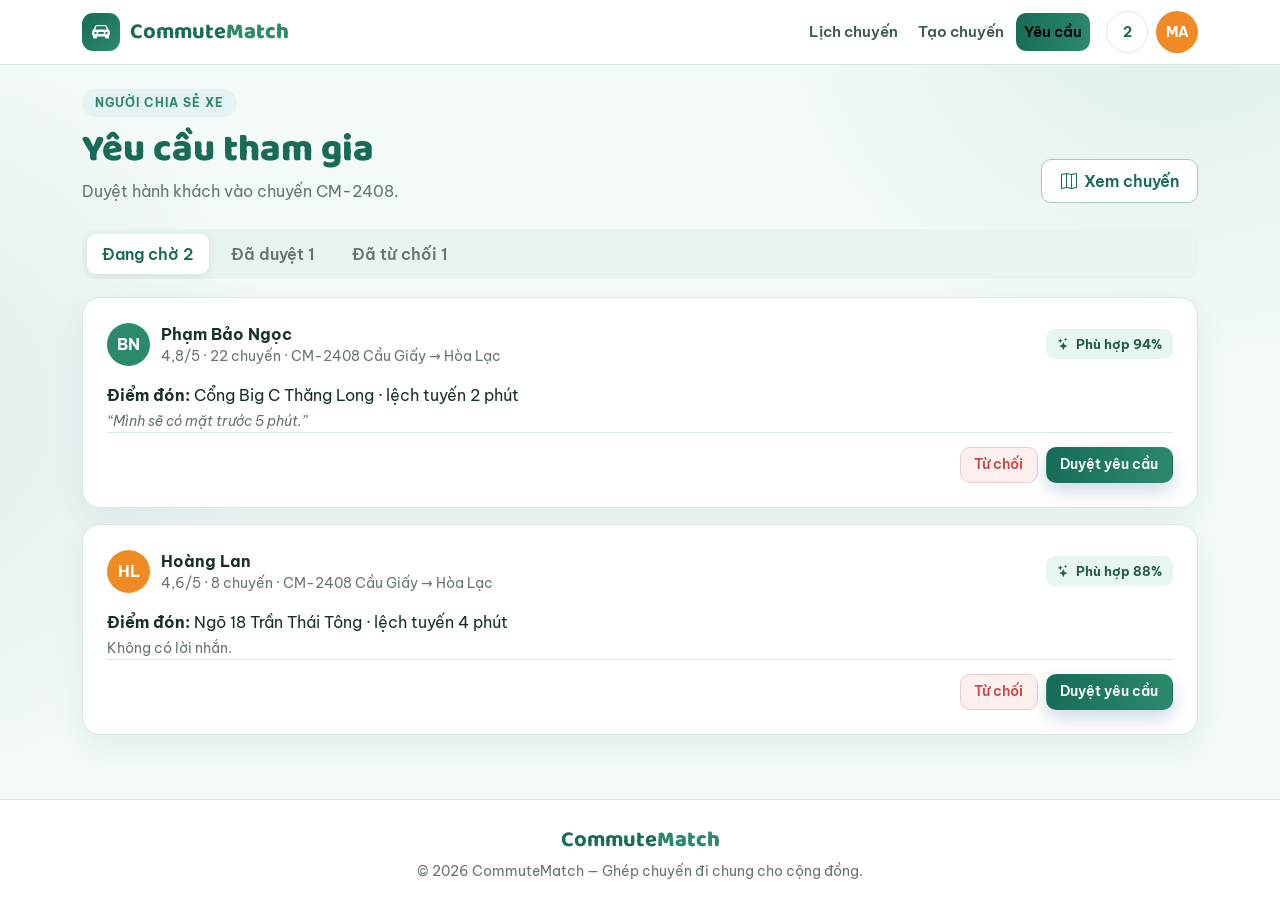
==== commit 06453187: "Cap nhat code HIEU moi nhat tu repo nhom (team-6, nhanh HIEU 8328428): them MockApi (js/mock-api.js)" ====
--- a/driver-join-requests.html
+++ b/driver-join-requests.html
@@ -1,4 +1,4 @@
-<!DOCTYPE html>
+﻿<!DOCTYPE html>
 <html lang="vi">
 
 <head>
@@ -51,7 +51,7 @@
             <div>
                 <span class="cm-eyebrow">Người chia sẻ xe</span>
                 <h1 class="cm-title">Yêu cầu tham gia</h1>
-                <p class="cm-subtitle">Duyệt hành khách vào chuyến CM-2408.</p>
+                <p class="cm-subtitle" id="phuDe">Duyệt hành khách vào chuyến CM-2408.</p>
             </div>
             <a class="btn cm-btn cm-btn-outline" href="driver-trip-detail.html">
                 <i class="bi bi-map"></i> Xem chuyến
@@ -60,13 +60,13 @@
 
         <!-- ===== Dải lọc theo trạng thái ===== -->
         <div class="cm-tabs" id="nhomTab">
-            <button class="cm-tab active" type="button">Đang chờ 2</button>
-            <button class="cm-tab" type="button">Đã duyệt 2</button>
-            <button class="cm-tab" type="button">Đã từ chối 1</button>
+            <button class="cm-tab active" type="button" data-loc="pending">Đang chờ 2</button>
+            <button class="cm-tab" type="button" data-loc="accepted">Đã duyệt 2</button>
+            <button class="cm-tab" type="button" data-loc="rejected">Đã từ chối 1</button>
         </div>
 
-        <!-- ===== Danh sách yêu cầu ===== -->
-        <div class="row g-3">
+        <!-- ===== Danh sách yêu cầu: driver-join-requests.js lấy từ MockApi và dựng lại ===== -->
+        <div class="row g-3" id="dsYeuCau">
             <div class="col-12">
                 <article class="cm-card cm-yeu-cau">
                     <div class="cm-card-head">
@@ -126,8 +126,9 @@
 
     <script src="https://cdn.jsdelivr.net/npm/bootstrap@5.3.3/dist/js/bootstrap.bundle.min.js"></script>
     <script src="js/duong-dan.js"></script>
+    <script src="js/mock-api.js"></script>
     <script src="js/driver-join-requests.js"></script>
     <script src="js/theme.js"></script>
 </body>
 
-</html>
+</html>
--- a/css/driver-join-requests.css
+++ b/css/driver-join-requests.css
@@ -1,164 +1,385 @@
 :root {
-  --blue: #176B57;
-  --blue-dark: #0D3F34;
-  --teal: #2B8A6E;
-  --orange: #F08A24;
-  --orange-dark: #C96B16;
-  --canvas: #F3FAF7;
-  --ink: #17312A;
-  --muted: #64766F;
-  --line: #D9E7E1;
+    --blue: #176B57;
+    --blue-dark: #0D3F34;
+    --teal: #2B8A6E;
+    --orange: #F08A24;
+    --orange-dark: #C96B16;
+    --canvas: #F3FAF7;
+    --ink: #17312A;
+    --muted: #64766F;
+    --line: #D9E7E1;
 }
 
 body {
-  margin: 0;
-  color: var(--ink);
-  font-family: "Be Vietnam Pro", system-ui, sans-serif;
-  background:
-    radial-gradient(circle at 92% -5%, rgba(23, 133, 140, .10), transparent 26rem),
-    radial-gradient(circle at -8% 45%, rgba(15, 76, 129, .08), transparent 24rem),
-    var(--canvas);
-}
-h1, h2, h3 { font-family: "Baloo 2", "Be Vietnam Pro", sans-serif; color: var(--blue-dark); }
-a { text-decoration: none; }
-
-.cm-header { background: rgba(255, 255, 255, .94); backdrop-filter: blur(10px); border-bottom: 1px solid var(--line); }
-.cm-logo { display: inline-flex; align-items: center; gap: 10px; }
-.cm-logo-icon { width: 38px; height: 38px; display: grid; place-items: center; border-radius: 11px; color: #fff; font-size: 18px; background: linear-gradient(135deg, var(--blue), var(--teal)); }
-.cm-logo-text { font-family: "Baloo 2", sans-serif; font-size: 22px; font-weight: 700; color: var(--blue); white-space: nowrap; }
-.cm-logo-text b { color: var(--teal); }
-.cm-nav-link { display: block; padding: 8px 14px; border-radius: 10px; color: #3D5A50; font-weight: 600; font-size: 15px; }
-.cm-nav-link:hover { background: #EAF4EF; color: var(--blue); }
-.cm-nav-link.active { background: linear-gradient(100deg, var(--blue), var(--teal)); color: #fff; }
-.cm-icon-btn { width: 42px; height: 42px; display: grid; place-items: center; border: 1px solid var(--line); border-radius: 50%; background: #fff; color: var(--blue); font-weight: 700; font-size: 14px; }
-.cm-icon-btn:hover { border-color: var(--teal); color: var(--teal); }
-.cm-avatar { background: var(--orange); border-color: transparent; color: #fff; }
-
-.cm-btn { border-radius: 10px; font-weight: 600; padding: .55rem 1.15rem; display: inline-flex; align-items: center; justify-content: center; gap: 7px; border: 1.5px solid transparent; transition: all .18s ease; min-height: 42px; }
-.cm-btn-gradient { background: linear-gradient(100deg, var(--blue), var(--teal)); color: #fff; box-shadow: 0 8px 18px rgba(15, 76, 129, .20); }
-.cm-btn-gradient:hover { color: #fff; filter: brightness(1.06); transform: translateY(-1px); }
-.cm-btn-outline { border-color: #A9C9BC; background: #fff; color: var(--blue); }
-.cm-btn-outline:hover { background: #EAF4EF; color: var(--blue); }
-.cm-btn-soft { background: #E9F2FA; color: var(--blue); }
-.cm-btn-soft:hover { background: #DCEBF7; color: var(--blue); }
-.cm-btn-danger { background: #FFF0F0; border-color: #EFCACA; color: #C94747; }
-.cm-btn-danger:hover { background: #FFE4E4; color: #B03A3A; }
-.cm-btn-light { background: #fff; color: var(--blue); font-weight: 700; }
-.cm-btn[disabled] { opacity: .5; pointer-events: none; }
-.btn-sm.cm-btn { padding: .35rem .85rem; min-height: 36px; font-size: 14px; }
-
-.cm-page-head { display: flex; flex-wrap: wrap; align-items: flex-end; justify-content: space-between; gap: 16px; margin-bottom: 26px; }
-.cm-eyebrow { display: inline-flex; align-items: center; gap: 6px; background: #E6F3F4; color: var(--teal); font-weight: 700; font-size: 12px; letter-spacing: .09em; text-transform: uppercase; padding: 5px 13px; border-radius: 999px; margin-bottom: 10px; }
-.cm-title { font-size: clamp(26px, 4vw, 38px); font-weight: 800; color: var(--blue); margin: 0 0 6px; }
-.cm-subtitle { color: var(--muted); margin: 0; }
-
-.cm-card { background: #fff; border: 1px solid var(--line); border-radius: 18px; padding: 24px; box-shadow: 0 12px 32px rgba(15, 76, 129, .07); height: 100%; }
-.cm-card-head { display: flex; flex-wrap: wrap; align-items: center; justify-content: space-between; gap: 10px; margin-bottom: 16px; }
-.cm-card h2, .cm-card h3 { font-size: 19px; font-weight: 700; color: var(--blue); margin: 0; }
-.chip { width: 34px; height: 34px; flex: 0 0 auto; display: grid; place-items: center; border-radius: 10px; font-size: 15px; }
-.chip-blue { background: #E5F0FB; color: var(--blue); }
-.chip-teal { background: #E0F2F3; color: var(--teal); }
-.chip-orange { background: #FDEBD7; color: var(--orange-dark); }
-
-.cm-stat { position: relative; overflow: hidden; }
-.cm-stat::after { content: ""; position: absolute; right: -24px; top: -26px; width: 86px; height: 86px; border-radius: 50%; background: #EAF6F0; }
-.cm-stat-label { position: relative; color: var(--muted); font-size: 13.5px; }
-.cm-stat-number { position: relative; font-family: "Baloo 2", sans-serif; font-size: 32px; font-weight: 800; color: var(--blue); line-height: 1.15; }
-.cm-stat-note { position: relative; font-size: 12.5px; font-weight: 600; color: #13795B; }
-.cm-stat-note.cam { color: var(--orange-dark); }
-
-.cm-badge { display: inline-flex; align-items: center; padding: 4px 11px; border-radius: 99px; background: #DFF3EB; color: #12574A; font-size: 12.5px; font-weight: 700; }
-.cm-badge-orange { background: #FFF0DF; color: #8A4D0F; }
-.cm-badge-red { background: #FFF0F0; color: #C94747; }
-.cm-badge-gray { background: #EEF2F0; color: #66736E; }
-.cm-badge-yellow { background: #FFF6DC; color: #A8670A; }
-
-.cm-tabs { display: flex; gap: 7px; padding: 5px; border-radius: 12px; background: #E9F3EF; overflow-x: auto; margin-bottom: 18px; }
-.cm-tab { border: 0; background: transparent; color: var(--muted); font-weight: 600; padding: 8px 15px; border-radius: 9px; white-space: nowrap; min-height: 40px; }
-.cm-tab.active { background: #fff; color: var(--blue); box-shadow: 0 3px 12px rgba(13, 47, 38, .08); }
-
-.cm-stack { display: flex; flex-direction: column; gap: 12px; }
-.cm-row { display: flex; align-items: center; gap: 15px; padding: 15px 16px; border: 1px solid var(--line); border-radius: 14px; background: #fff; }
-.cm-row-main { flex: 1; min-width: 0; }
-.cm-row-main h3 { font-size: 16.5px; font-weight: 700; color: var(--ink); }
-.cm-row-main p { margin: 0; color: var(--muted); font-size: 13.5px; }
-.cm-actions { display: flex; flex-wrap: wrap; justify-content: flex-end; gap: 8px; }
-.cm-person { display: flex; align-items: center; gap: 11px; min-width: 0; }
-.cm-person-avatar { flex: 0 0 auto; width: 43px; height: 43px; border-radius: 50%; display: grid; place-items: center; background: var(--teal); color: #fff; font-weight: 700; }
-.cm-person-avatar.cm-vang { background: var(--orange); }
-
-.cm-form .form-label { font-weight: 600; font-size: 14px; }
-.cm-form .form-control, .cm-form .form-select { border: 1.5px solid var(--line); border-radius: 12px; padding: .6rem .9rem; background: #FBFDFF; min-height: 46px; font-size: 15px; }
-.cm-form .form-control:focus, .cm-form .form-select:focus { border-color: var(--blue); box-shadow: 0 0 0 4px rgba(15, 76, 129, .12); }
-.cm-check { display: flex; align-items: center; gap: 9px; font-size: 14px; color: var(--muted); }
-.cm-check input { width: 18px; height: 18px; accent-color: var(--blue); }
-.cm-note { padding: 15px 17px; border-left: 4px solid var(--teal); border-radius: 0 12px 12px 0; background: #E9F6F1; font-size: 14.5px; }
-.cm-note-cam { border-color: var(--orange); background: #FFF3E4; }
-.cm-roles { display: grid; grid-template-columns: 1fr 1fr; gap: 9px; }
-.cm-role { padding: 11px; border: 1.5px solid var(--line); border-radius: 10px; background: #fff; text-align: center; font-weight: 600; color: #41605A; }
-.cm-role.dang-chon { border-color: var(--teal); background: #E0F2F3; color: var(--blue-dark); font-weight: 700; }
-
-.cm-hero { display: grid; grid-template-columns: 1.08fr .92fr; gap: 52px; align-items: center; min-height: 560px; padding: 66px 6vw; color: #fff; background: radial-gradient(circle at 80% 15%, rgba(82, 183, 145, .28), transparent 28%), linear-gradient(125deg, #0D3F34, #0E4035 56%, #176B57); }
-.cm-hero h1 { font-size: clamp(38px, 6vw, 70px); color: #fff; font-weight: 800; max-width: 760px; }
-.cm-hero p { color: #D6EBE3; font-size: 17px; max-width: 650px; }
-.cm-hero .cm-eyebrow { background: rgba(255, 255, 255, .14); color: #A7DDC9; }
-.cm-hero-actions { display: flex; flex-wrap: wrap; gap: 12px; margin-top: 26px; }
-.cm-hero-card { padding: 24px; border: 1px solid rgba(255, 255, 255, .16); border-radius: 26px; background: rgba(255, 255, 255, .09); }
-.cm-hero-mini { color: #B9DBCE; font-size: 11.5px; letter-spacing: .09em; text-transform: uppercase; font-weight: 700; }
-.cm-route { display: grid; grid-template-columns: 24px 1fr; gap: 13px; padding: 13px 0; }
-.cm-route-dot { width: 16px; height: 16px; margin-top: 5px; border: 4px solid #A9E1CB; border-radius: 50%; }
-.cm-route-dot.cm-den { border-color: #FFC080; }
-.cm-route-total { display: flex; align-items: center; justify-content: space-between; gap: 12px; margin-top: 14px; padding-top: 17px; border-top: 1px solid rgba(255, 255, 255, .16); }
-.cm-hero-note { color: #CFE5DD; font-size: 13px; }
-.cm-hero-stat strong { font-family: "Baloo 2", sans-serif; font-size: 24px; color: #fff; }
-
-.cm-auth { display: grid; grid-template-columns: 1fr 1fr; min-height: 100vh; }
-.cm-auth-left { display: flex; flex-direction: column; justify-content: center; gap: 14px; padding: 8vw; color: #fff; background: linear-gradient(145deg, #0D3F34, #176B57); }
-.cm-auth-left h1 { color: #fff; font-size: clamp(28px, 3.4vw, 44px); font-weight: 800; max-width: 560px; }
-.cm-auth-left p { color: #D4E9E1; max-width: 520px; }
-.cm-auth-right { display: grid; place-items: center; padding: 46px 7vw; background: #F8FCFA; }
-.cm-auth-card { width: min(470px, 100%); }
-.cm-auth-card h1 { font-size: 30px; color: var(--blue); font-weight: 800; margin-bottom: 4px; }
-.cm-auth-footer { margin-top: 22px; text-align: center; color: var(--muted); font-size: 14.5px; }
-.cm-auth-footer a { color: var(--blue); font-weight: 700; }
-
-.cm-map { position: relative; min-height: 320px; border-radius: 18px; overflow: hidden; background: linear-gradient(38deg, transparent 47%, rgba(23, 107, 87, .16) 48%, rgba(23, 107, 87, .16) 50%, transparent 51%), linear-gradient(-28deg, transparent 47%, rgba(23, 107, 87, .12) 48%, rgba(23, 107, 87, .12) 50%, transparent 51%), #E9F3EF; }
-.cm-map::before, .cm-map::after { content: ""; position: absolute; border-radius: 50%; filter: blur(5px); }
-.cm-map::before { width: 150px; height: 150px; left: 20%; top: 25%; background: rgba(238, 139, 45, .40); }
-.cm-map::after { width: 190px; height: 190px; right: 17%; bottom: 12%; background: rgba(31, 128, 105, .36); }
-.cm-pin { position: absolute; z-index: 2; width: 34px; height: 34px; border-radius: 50% 50% 50% 0; display: grid; place-items: center; color: #fff; background: var(--blue); transform: rotate(-45deg); }
-.cm-pin span { transform: rotate(45deg); font-weight: 700; font-size: 13px; }
-.cm-pin-a { left: 24%; top: 34%; }
-.cm-pin-b { right: 28%; bottom: 28%; }
-.cm-mini { display: grid; grid-template-columns: repeat(3, 1fr); gap: 14px; margin-top: 16px; }
-.cm-mini div span { display: block; color: var(--muted); font-size: 13px; }
-
-.cm-price { font-family: "Baloo 2", sans-serif; font-size: 22px; font-weight: 800; color: var(--blue); }
-.cm-ai { display: inline-flex; align-items: center; gap: 6px; padding: 6px 11px; border-radius: 9px; background: #E7F6EF; color: #265B49; font-size: 12.5px; font-weight: 700; }
-
-.cm-toast { position: fixed; right: 22px; bottom: 22px; z-index: 1080; max-width: 360px; padding: 13px 18px; border-radius: 12px; color: #fff; background: var(--blue-dark); box-shadow: 0 12px 34px rgba(13, 47, 38, .20); transform: translateY(130px); opacity: 0; transition: .25s ease; }
-.cm-toast.cm-toast-hien { transform: translateY(0); opacity: 1; }
-
-.cm-footer { border-top: 1px solid var(--line); background: #fff; color: var(--muted); font-size: 14px; margin-top: 40px; }
-
-@media (max-width: 991.98px) {
-  .cm-hero, .cm-auth { grid-template-columns: 1fr; }
-  .cm-hero { min-height: auto; padding: 52px 6vw; gap: 30px; }
-  .cm-auth-left { display: none; }
-  .cm-mini { grid-template-columns: 1fr 1fr; }
-}
+    margin: 0;
+    color: var(--ink);
+    font-family: "Be Vietnam Pro", system-ui, sans-serif;
+    background: radial-gradient(circle at 92% -5%, rgba(23, 133, 140, .10), transparent 26rem), radial-gradient(circle at -8% 45%, rgba(15, 76, 129, .08), transparent 24rem), var(--canvas);
+}
+
+h1 {
+    font-family: "Baloo 2", "Be Vietnam Pro", sans-serif;
+    color: var(--blue-dark);
+}
+
+a {
+    text-decoration: none;
+}
+
+
+/* ======= THANH TRÊN CÙNG ======= */
+
+.cm-header {
+    background: rgba(255, 255, 255, .94);
+    backdrop-filter: blur(10px);
+    border-bottom: 1px solid var(--line);
+}
+
+.cm-logo {
+    display: inline-flex;
+    align-items: center;
+    gap: 10px;
+}
+
+.cm-logo-icon {
+    width: 38px;
+    height: 38px;
+    display: grid;
+    place-items: center;
+    border-radius: 11px;
+    color: #fff;
+    font-size: 18px;
+    background: linear-gradient(135deg, var(--blue), var(--teal));
+}
+
+.cm-logo-text {
+    font-family: "Baloo 2", sans-serif;
+    font-size: 22px;
+    font-weight: 700;
+    color: var(--blue);
+    white-space: nowrap;
+}
+
+.cm-logo-text b {
+    color: var(--teal);
+}
+
+.cm-nav-link {
+    display: block;
+    padding: 8px 14px;
+    border-radius: 10px;
+    color: #3D5A50;
+    font-weight: 600;
+    font-size: 15px;
+}
+
+.cm-nav-link:hover {
+    background: #EAF4EF;
+    color: var(--blue);
+}
+
+.cm-nav-link.active {
+    background: linear-gradient(100deg, var(--blue), var(--teal));
+    color: #fff;
+}
+
+.cm-icon-btn {
+    width: 42px;
+    height: 42px;
+    display: grid;
+    place-items: center;
+    border: 1px solid var(--line);
+    border-radius: 50%;
+    background: #fff;
+    color: var(--blue);
+    font-weight: 700;
+    font-size: 14px;
+}
+
+.cm-icon-btn:hover {
+    border-color: var(--teal);
+    color: var(--teal);
+}
+
+.cm-avatar {
+    background: var(--orange);
+    border-color: transparent;
+    color: #fff;
+}
+
+
+/* ======= NÚT ======= */
+
+.cm-btn {
+    border-radius: 10px;
+    font-weight: 600;
+    padding: .55rem 1.15rem;
+    display: inline-flex;
+    align-items: center;
+    justify-content: center;
+    gap: 7px;
+    border: 1.5px solid transparent;
+    transition: all .18s ease;
+    min-height: 42px;
+}
+
+.cm-btn-gradient {
+    background: linear-gradient(100deg, var(--blue), var(--teal));
+    color: #fff;
+    box-shadow: 0 8px 18px rgba(15, 76, 129, .20);
+}
+
+.cm-btn-gradient:hover {
+    color: #fff;
+    filter: brightness(1.06);
+    transform: translateY(-1px);
+}
+
+.cm-btn-outline {
+    border-color: #A9C9BC;
+    background: #fff;
+    color: var(--blue);
+}
+
+.cm-btn-outline:hover {
+    background: #EAF4EF;
+    color: var(--blue);
+}
+
+.cm-btn-danger {
+    background: #FFF0F0;
+    border-color: #EFCACA;
+    color: #C94747;
+}
+
+.cm-btn-danger:hover {
+    background: #FFE4E4;
+    color: #B03A3A;
+}
+
+.btn-sm.cm-btn {
+    padding: .35rem .85rem;
+    min-height: 36px;
+    font-size: 14px;
+}
+
+
+/* ======= TIÊU ĐỀ TRANG ======= */
+
+.cm-page-head {
+    display: flex;
+    flex-wrap: wrap;
+    align-items: flex-end;
+    justify-content: space-between;
+    gap: 16px;
+    margin-bottom: 26px;
+}
+
+.cm-eyebrow {
+    display: inline-flex;
+    align-items: center;
+    gap: 6px;
+    background: #E6F3F4;
+    color: var(--teal);
+    font-weight: 700;
+    font-size: 12px;
+    letter-spacing: .09em;
+    text-transform: uppercase;
+    padding: 5px 13px;
+    border-radius: 999px;
+    margin-bottom: 10px;
+}
+
+.cm-title {
+    font-size: clamp(26px, 4vw, 38px);
+    font-weight: 800;
+    color: var(--blue);
+    margin: 0 0 6px;
+}
+
+.cm-subtitle {
+    color: var(--muted);
+    margin: 0;
+}
+
+
+/* ======= THẺ TRẮNG ======= */
+
+.cm-card {
+    background: #fff;
+    border: 1px solid var(--line);
+    border-radius: 18px;
+    padding: 24px;
+    box-shadow: 0 12px 32px rgba(15, 76, 129, .07);
+    height: 100%;
+}
+
+.cm-card-head {
+    display: flex;
+    flex-wrap: wrap;
+    align-items: center;
+    justify-content: space-between;
+    gap: 10px;
+    margin-bottom: 16px;
+}
+
+
+/* ======= NHÃN TRẠNG THÁI ======= */
+
+.cm-badge {
+    display: inline-flex;
+    align-items: center;
+    padding: 4px 11px;
+    border-radius: 99px;
+    background: #DFF3EB;
+    color: #12574A;
+    font-size: 12.5px;
+    font-weight: 700;
+}
+
+
+/* ======= DẢI TAB ======= */
+
+.cm-tabs {
+    display: flex;
+    gap: 7px;
+    padding: 5px;
+    border-radius: 12px;
+    background: #E9F3EF;
+    overflow-x: auto;
+    margin-bottom: 18px;
+}
+
+.cm-tab {
+    border: 0;
+    background: transparent;
+    color: var(--muted);
+    font-weight: 600;
+    padding: 8px 15px;
+    border-radius: 9px;
+    white-space: nowrap;
+    min-height: 40px;
+}
+
+.cm-tab.active {
+    background: #fff;
+    color: var(--blue);
+    box-shadow: 0 3px 12px rgba(13, 47, 38, .08);
+}
+
+
+/* ======= DANH SÁCH DẠNG HÀNG ======= */
+
+.cm-actions {
+    display: flex;
+    flex-wrap: wrap;
+    justify-content: flex-end;
+    gap: 8px;
+}
+
+.cm-person {
+    display: flex;
+    align-items: center;
+    gap: 11px;
+    min-width: 0;
+}
+
+.cm-person-avatar {
+    flex: 0 0 auto;
+    width: 43px;
+    height: 43px;
+    border-radius: 50%;
+    display: grid;
+    place-items: center;
+    background: var(--teal);
+    color: #fff;
+    font-weight: 700;
+}
+
+.cm-person-avatar.cm-vang {
+    background: var(--orange);
+}
+
+
+/* ======= GIÁ TIỀN VÀ ĐIỂM AI ======= */
+
+.cm-ai {
+    display: inline-flex;
+    align-items: center;
+    gap: 6px;
+    padding: 6px 11px;
+    border-radius: 9px;
+    background: #E7F6EF;
+    color: #265B49;
+    font-size: 12.5px;
+    font-weight: 700;
+}
+
+
+/* ======= THÔNG BÁO NHỎ GÓC MÀN HÌNH ======= */
+
+.cm-toast {
+    position: fixed;
+    right: 22px;
+    bottom: 22px;
+    z-index: 1080;
+    max-width: 360px;
+    padding: 13px 18px;
+    border-radius: 12px;
+    color: #fff;
+    background: var(--blue-dark);
+    box-shadow: 0 12px 34px rgba(13, 47, 38, .20);
+    transform: translateY(130px);
+    opacity: 0;
+    transition: .25s ease;
+}
+
+.cm-toast.cm-toast-hien {
+    transform: translateY(0);
+    opacity: 1;
+}
+
+
+/* ======= CHÂN TRANG ======= */
+
+.cm-footer {
+    border-top: 1px solid var(--line);
+    background: #fff;
+    color: var(--muted);
+    font-size: 14px;
+    margin-top: 40px;
+}
+
+
+/* ======= MÀN HÌNH NHỎ ======= */
+
 @media (max-width: 575.98px) {
-  .cm-card { padding: 18px 15px; border-radius: 16px; }
-  .cm-row { align-items: flex-start; flex-direction: column; }
-  .cm-actions { width: 100%; justify-content: flex-start; }
-  .cm-roles { grid-template-columns: 1fr; }
-  .cm-page-head { align-items: flex-start; }
-  .cm-mini { grid-template-columns: 1fr; }
-  .cm-toast { left: 16px; right: 16px; max-width: none; }
-  .cm-stat-number { font-size: 26px; }
-  .cm-auth-right { padding: 34px 6vw; }
-  .cm-hero { padding: 44px 6vw; }
-}
-
-.cm-yeu-cau .cm-actions { border-top: 1px solid var(--line); padding-top: 14px; }
-.cm-yeu-cau .cm-subtitle { font-size: 14px; }
+    .cm-card {
+        padding: 18px 15px;
+        border-radius: 16px;
+    }
+    .cm-actions {
+        width: 100%;
+        justify-content: flex-start;
+    }
+    .cm-page-head {
+        align-items: flex-start;
+    }
+    .cm-toast {
+        left: 16px;
+        right: 16px;
+        max-width: none;
+    }
+}
+
+
+/* Trang yêu cầu tham gia: cụm nút ngăn với nội dung */
+
+.cm-yeu-cau .cm-actions {
+    border-top: 1px solid var(--line);
+    padding-top: 14px;
+}
+
+.cm-yeu-cau .cm-subtitle {
+    font-size: 14px;
+}
